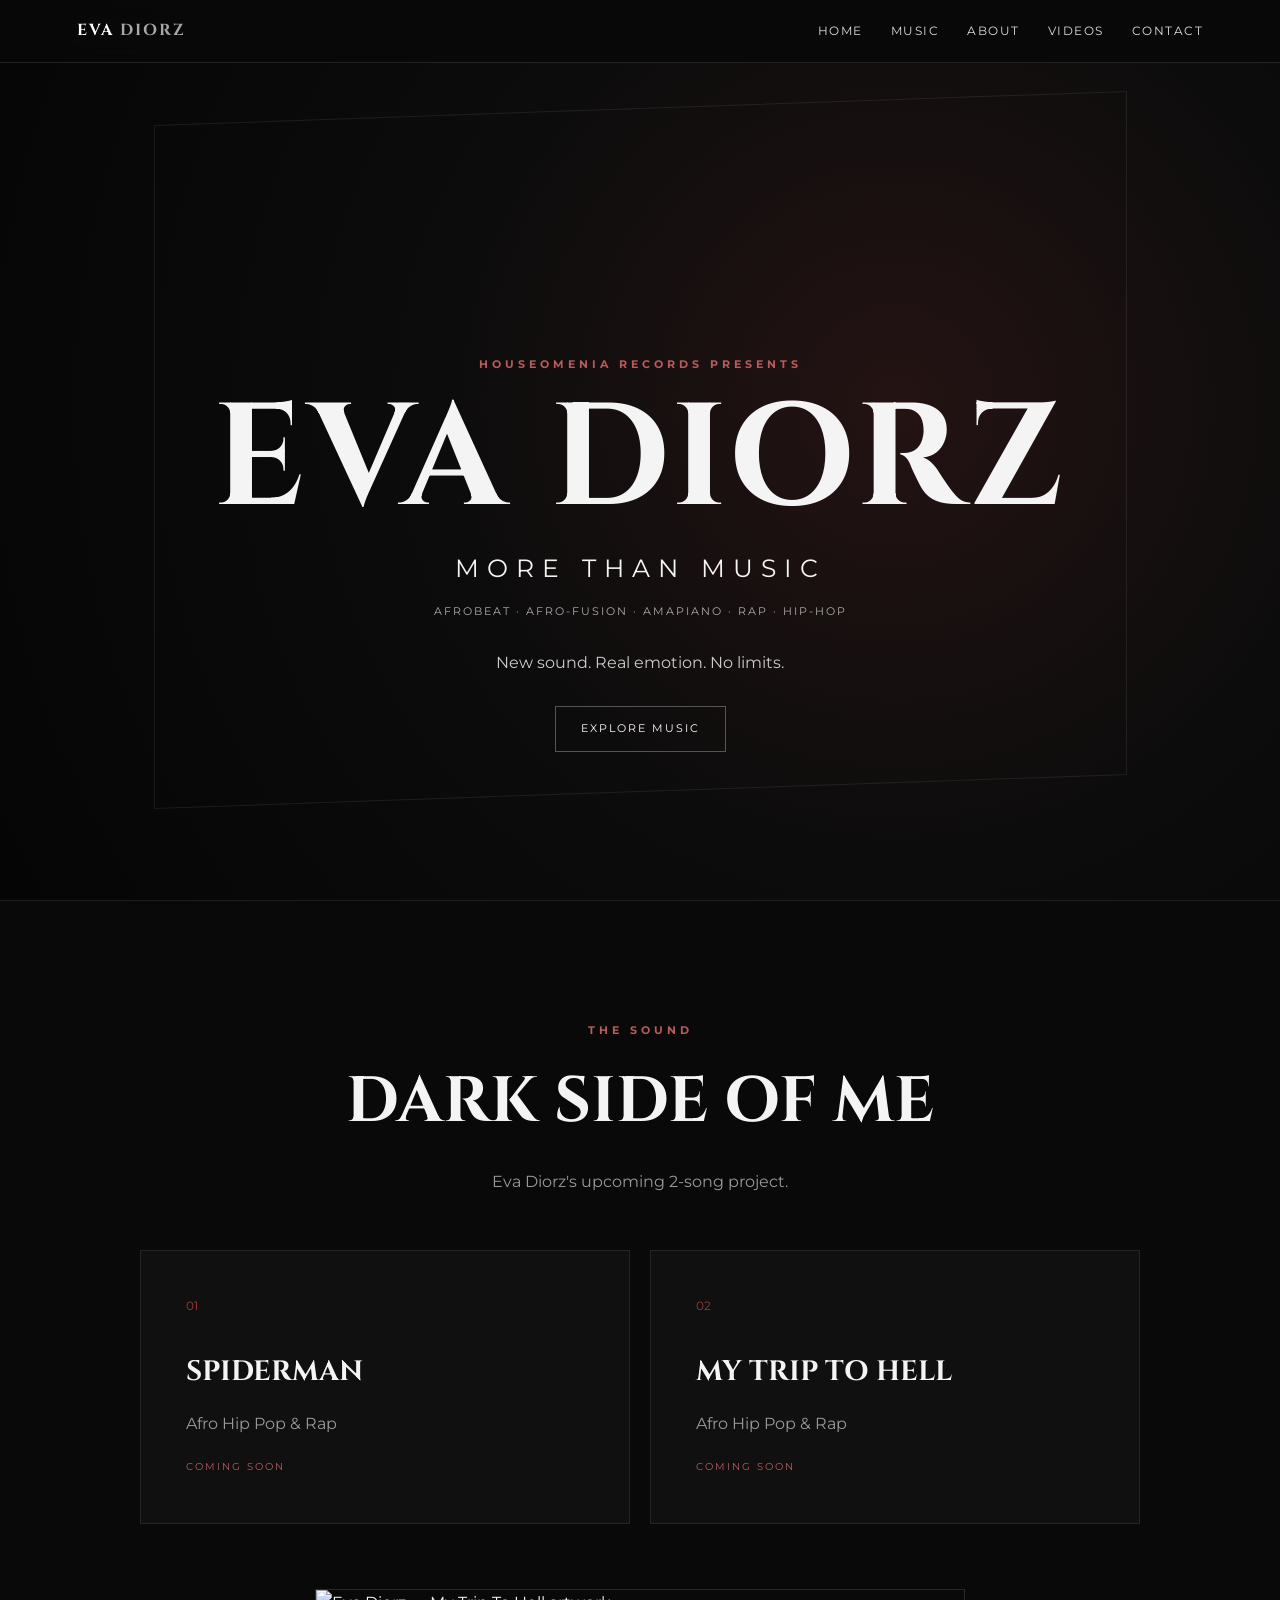
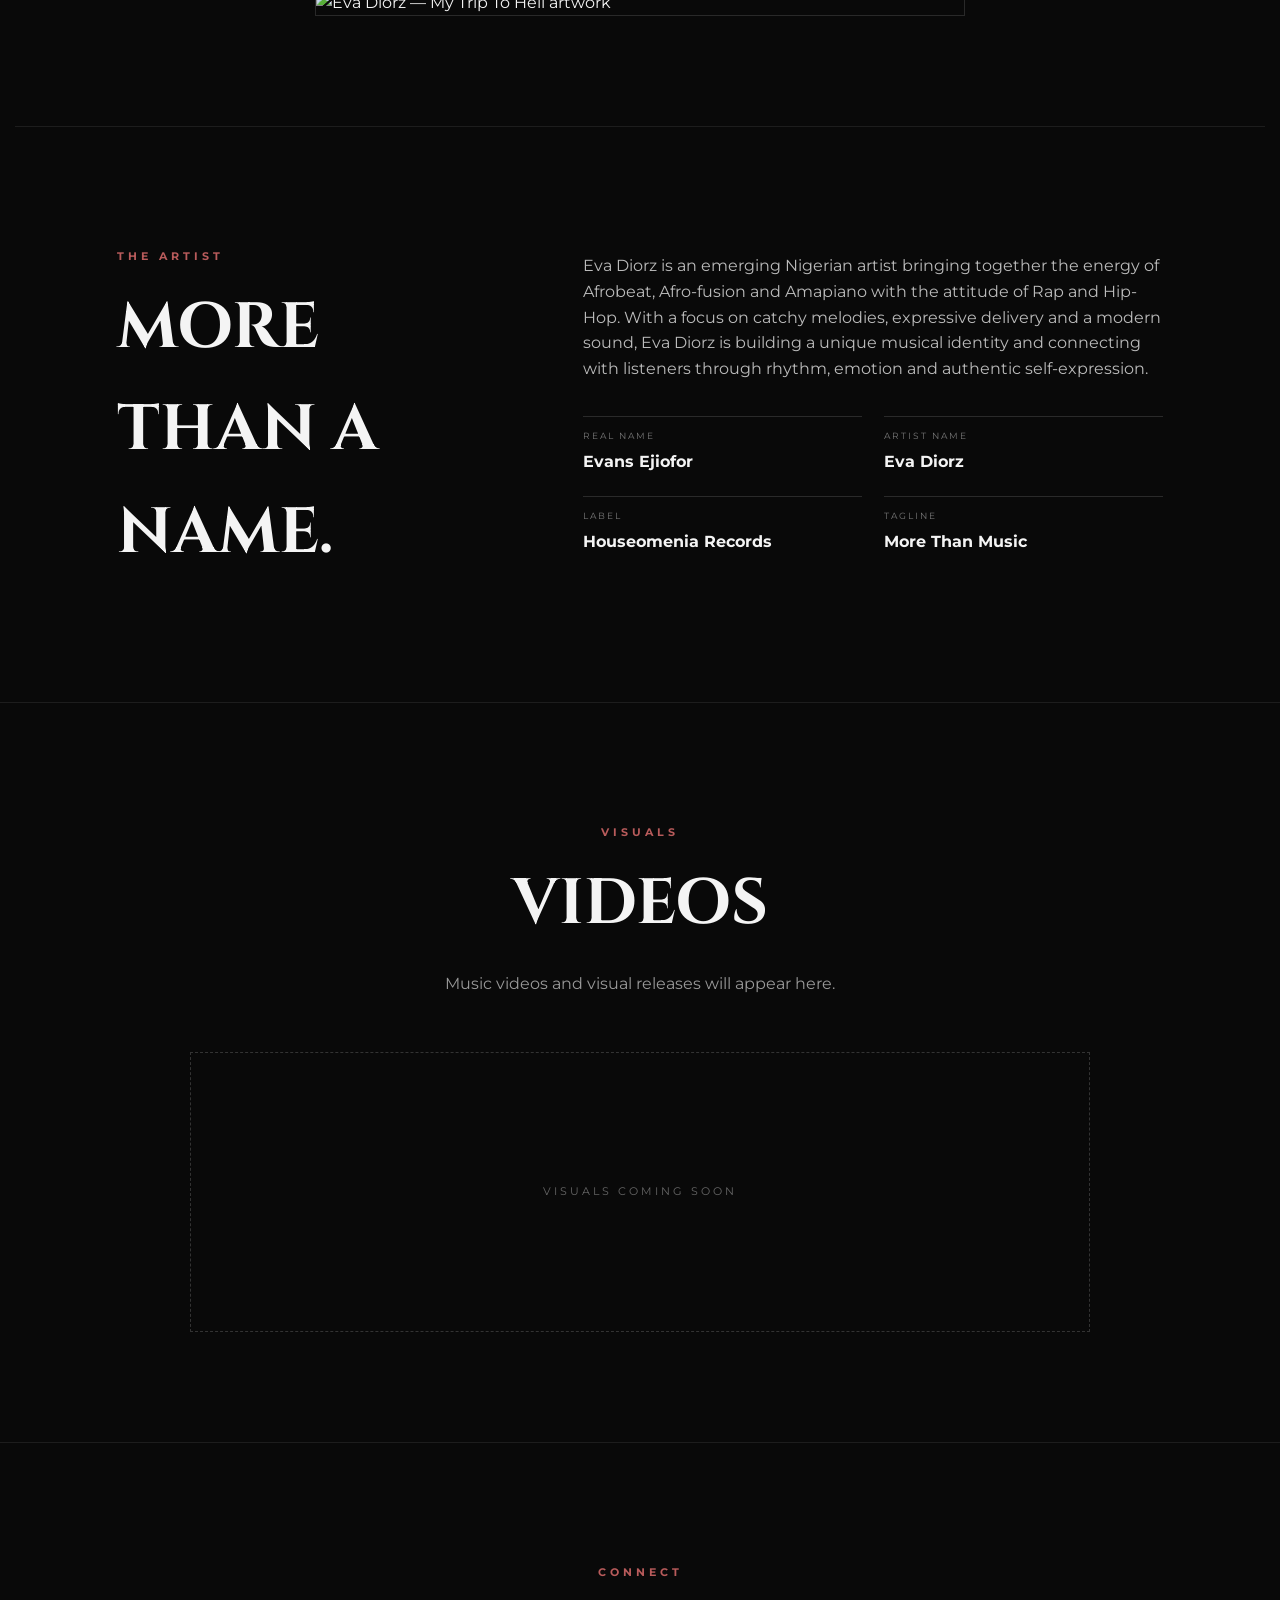
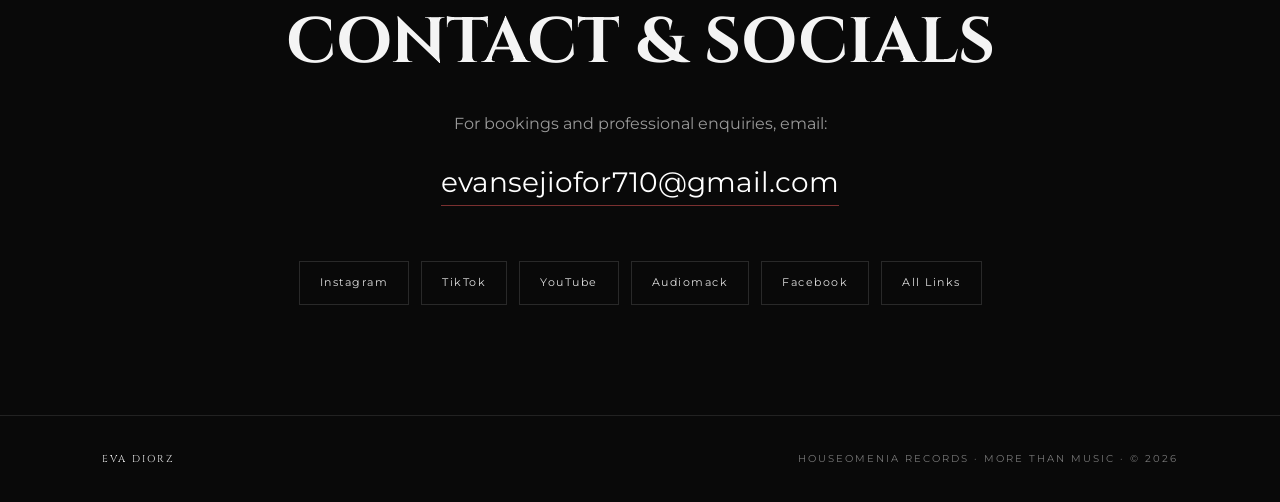
==== index.html @ 0af38955 "Initial commit via Netlify [skip ci]" ====
<!DOCTYPE html>
<html lang="en">
<head>
  <meta charset="UTF-8">
  <meta name="viewport" content="width=device-width, initial-scale=1.0">
  <meta name="description" content="Official website of Eva Diorz — More Than Music. Houseomenia Records.">
  <meta property="og:title" content="Eva Diorz — More Than Music">
  <meta property="og:description" content="Official artist website of Eva Diorz.">
  <title>Eva Diorz — More Than Music</title>
  <link rel="preconnect" href="https://fonts.googleapis.com">
  <link rel="preconnect" href="https://fonts.gstatic.com" crossorigin>
  <link href="https://fonts.googleapis.com/css2?family=Cinzel:wght@500;600;700&family=Montserrat:wght@400;500;600;700&display=swap" rel="stylesheet">
  <link rel="stylesheet" href="style.css">
</head>
<body>
  <header class="nav">
    <a class="brand" href="#home">EVA <span>DIORZ</span></a>
    <button class="menu" aria-label="Open menu">☰</button>
    <nav id="navlinks">
      <a href="#home">Home</a>
      <a href="#music">Music</a>
      <a href="#about">About</a>
      <a href="#videos">Videos</a>
      <a href="#contact">Contact</a>
    </nav>
  </header>

  <main>
    <section id="home" class="hero">
      <div class="hero-overlay"></div>
      <div class="hero-content">
        <p class="eyebrow">HOUSEOMENIA RECORDS PRESENTS</p>
        <h1>EVA DIORZ</h1>
        <p class="tagline">MORE THAN MUSIC</p>
        <p class="genres">AFROBEAT · AFRO-FUSION · AMAPIANO · RAP · HIP-HOP</p>
        <p class="intro">New sound. Real emotion. No limits.</p>
        <a class="button" href="#music">EXPLORE MUSIC</a>
      </div>
    </section>

    <section id="music" class="section">
      <div class="section-head">
        <p class="eyebrow">THE SOUND</p>
        <h2>DARK SIDE OF ME</h2>
        <p>Eva Diorz's upcoming 2-song project.</p>
      </div>
      <div class="music-grid">
        <article class="music-card">
          <div class="number">01</div>
          <h3>SPIDERMAN</h3>
          <p>Afro Hip Pop & Rap</p>
          <span>COMING SOON</span>
        </article>
        <article class="music-card">
          <div class="number">02</div>
          <h3>MY TRIP TO HELL</h3>
          <p>Afro Hip Pop & Rap</p>
          <span>COMING SOON</span>
        </article>
      </div>
      <div class="artwork">
        <img src="My Trip to Hell: Blue Car Inferno.png" alt="Eva Diorz — My Trip To Hell artwork">
      </div>
    </section>

    <section id="about" class="section about">
      <div>
        <p class="eyebrow">THE ARTIST</p>
        <h2>MORE THAN A NAME.</h2>
      </div>
      <div class="about-copy">
        <p>Eva Diorz is an emerging Nigerian artist bringing together the energy of Afrobeat, Afro-fusion and Amapiano with the attitude of Rap and Hip-Hop. With a focus on catchy melodies, expressive delivery and a modern sound, Eva Diorz is building a unique musical identity and connecting with listeners through rhythm, emotion and authentic self-expression.</p>
        <div class="facts">
          <div><small>REAL NAME</small><strong>Evans Ejiofor</strong></div>
          <div><small>ARTIST NAME</small><strong>Eva Diorz</strong></div>
          <div><small>LABEL</small><strong>Houseomenia Records</strong></div>
          <div><small>TAGLINE</small><strong>More Than Music</strong></div>
        </div>
      </div>
    </section>

    <section id="videos" class="section video-section">
      <div class="section-head">
        <p class="eyebrow">VISUALS</p>
        <h2>VIDEOS</h2>
        <p>Music videos and visual releases will appear here.</p>
      </div>
      <div class="video-placeholder">VISUALS COMING SOON</div>
    </section>

    <section id="contact" class="section contact">
      <div class="section-head">
        <p class="eyebrow">CONNECT</p>
        <h2>CONTACT & SOCIALS</h2>
        <p>For bookings and professional enquiries, email:</p>
        <a class="booking-email" href="mailto:evansejiofor710@gmail.com">evansejiofor710@gmail.com</a>
      </div>
      <div class="socials">
        <a href="https://www.instagram.com/evadiorz" target="_blank" rel="noopener">Instagram</a>
        <a href="https://www.tiktok.com/@evadiorz" target="_blank" rel="noopener">TikTok</a>
        <a href="https://www.youtube.com/" target="_blank" rel="noopener">YouTube</a>
        <a href="https://audiomack.com/evadiorz" target="_blank" rel="noopener">Audiomack</a>
        <a href="https://www.facebook.com/" target="_blank" rel="noopener">Facebook</a>
        <a href="https://linktr.ee/evadiorz" target="_blank" rel="noopener">All Links</a>
      </div>
    </section>
  </main>

  <footer>
    <div>EVA DIORZ</div>
    <span>HOUSEOMENIA RECORDS · MORE THAN MUSIC · © 2026</span>
  </footer>
  <script src="script.js"></script>
</body>
</html>
---- style.css ----
*{box-sizing:border-box}html{scroll-behavior:smooth}body{margin:0;background:#090909;color:#f4f4f4;font-family:Montserrat,Arial,sans-serif;line-height:1.6}.nav{position:fixed;top:0;left:0;right:0;z-index:10;display:flex;align-items:center;justify-content:space-between;padding:18px 6%;background:rgba(9,9,9,.86);backdrop-filter:blur(12px);border-bottom:1px solid #222}.brand{color:#fff;text-decoration:none;font-family:Cinzel,serif;font-weight:700;letter-spacing:2px}.brand span{opacity:.65}.nav nav{display:flex;gap:28px}.nav nav a{color:#ddd;text-decoration:none;font-size:12px;letter-spacing:1.5px;text-transform:uppercase}.nav nav a:hover{color:#b23a3a}.menu{display:none;background:none;border:0;color:#fff;font-size:25px}.hero{min-height:100vh;display:grid;place-items:center;position:relative;background:radial-gradient(circle at 70% 45%,#241313 0,#0c0c0c 45%,#050505 100%);overflow:hidden}.hero:after{content:"";position:absolute;inset:12%;border:1px solid rgba(255,255,255,.08);transform:skewY(-2deg)}.hero-content{position:relative;z-index:2;text-align:center;padding:110px 20px 70px}.eyebrow{font-size:11px;letter-spacing:4px;color:#b85b5b;font-weight:700}.hero h1{font-family:Cinzel,serif;font-size:clamp(55px,12vw,145px);line-height:.95;margin:18px 0;letter-spacing:4px}.tagline{font-size:clamp(16px,2vw,25px);letter-spacing:8px;margin:15px 0}.genres{font-size:11px;letter-spacing:2px;color:#aaa}.intro{color:#ccc;margin:30px 0}.button{display:inline-block;color:#fff;border:1px solid #555;text-decoration:none;padding:13px 25px;font-size:11px;letter-spacing:2px}.button:hover{background:#fff;color:#080808}.section{padding:110px 8%;border-top:1px solid #1d1d1d}.section-head{text-align:center;max-width:760px;margin:0 auto 55px}.section h2{font-family:Cinzel,serif;font-size:clamp(32px,5vw,64px);margin:8px 0}.section-head p:not(.eyebrow){color:#999}.music-grid{display:grid;grid-template-columns:repeat(2,1fr);gap:20px;max-width:1000px;margin:auto}.music-card{position:relative;padding:45px;background:#101010;border:1px solid #252525;min-height:230px}.music-card .number{font-size:12px;color:#9d3b3b}.music-card h3{font-family:Cinzel,serif;font-size:28px;margin:35px 0 5px}.music-card p{color:#999}.music-card span{font-size:10px;letter-spacing:2px;color:#b85b5b}.artwork{max-width:650px;margin:65px auto 0}.artwork img{width:100%;display:block;border:1px solid #292929}.about{display:grid;grid-template-columns:.8fr 1.2fr;gap:80px;max-width:1250px;margin:auto}.about-copy>p{color:#bbb;font-size:16px}.facts{display:grid;grid-template-columns:1fr 1fr;gap:22px;margin-top:35px}.facts div{border-top:1px solid #2a2a2a;padding-top:12px}.facts small{display:block;color:#777;letter-spacing:2px;font-size:9px}.facts strong{display:block;margin-top:5px}.video-placeholder{max-width:900px;margin:auto;min-height:280px;display:grid;place-items:center;border:1px dashed #333;color:#666;letter-spacing:3px;font-size:11px}.booking-email{display:inline-block;color:#fff;text-decoration:none;font-size:clamp(18px,3vw,28px);margin-top:8px;border-bottom:1px solid #7a3030}.socials{display:flex;flex-wrap:wrap;justify-content:center;gap:12px;max-width:850px;margin:auto}.socials a{color:#ddd;text-decoration:none;border:1px solid #292929;padding:12px 20px;font-size:11px;letter-spacing:1.5px}.socials a:hover{border-color:#8b4040;color:#fff}footer{padding:35px 8%;border-top:1px solid #222;display:flex;justify-content:space-between;gap:20px;color:#777;font-size:10px;letter-spacing:2px}footer div{color:#eee;font-family:Cinzel,serif}@media(max-width:720px){.nav{padding:16px 5%}.menu{display:block}.nav nav{display:none;position:absolute;top:65px;left:0;right:0;background:#090909;padding:20px 5%;flex-direction:column;gap:18px;border-bottom:1px solid #222}.nav nav.open{display:flex}.hero h1{letter-spacing:1px}.genres{line-height:2}.section{padding:80px 6%}.music-grid,.about{grid-template-columns:1fr}.about{gap:35px}.facts{grid-template-columns:1fr}.music-card{padding:32px}.artwork{margin-top:45px}footer{flex-direction:column}}
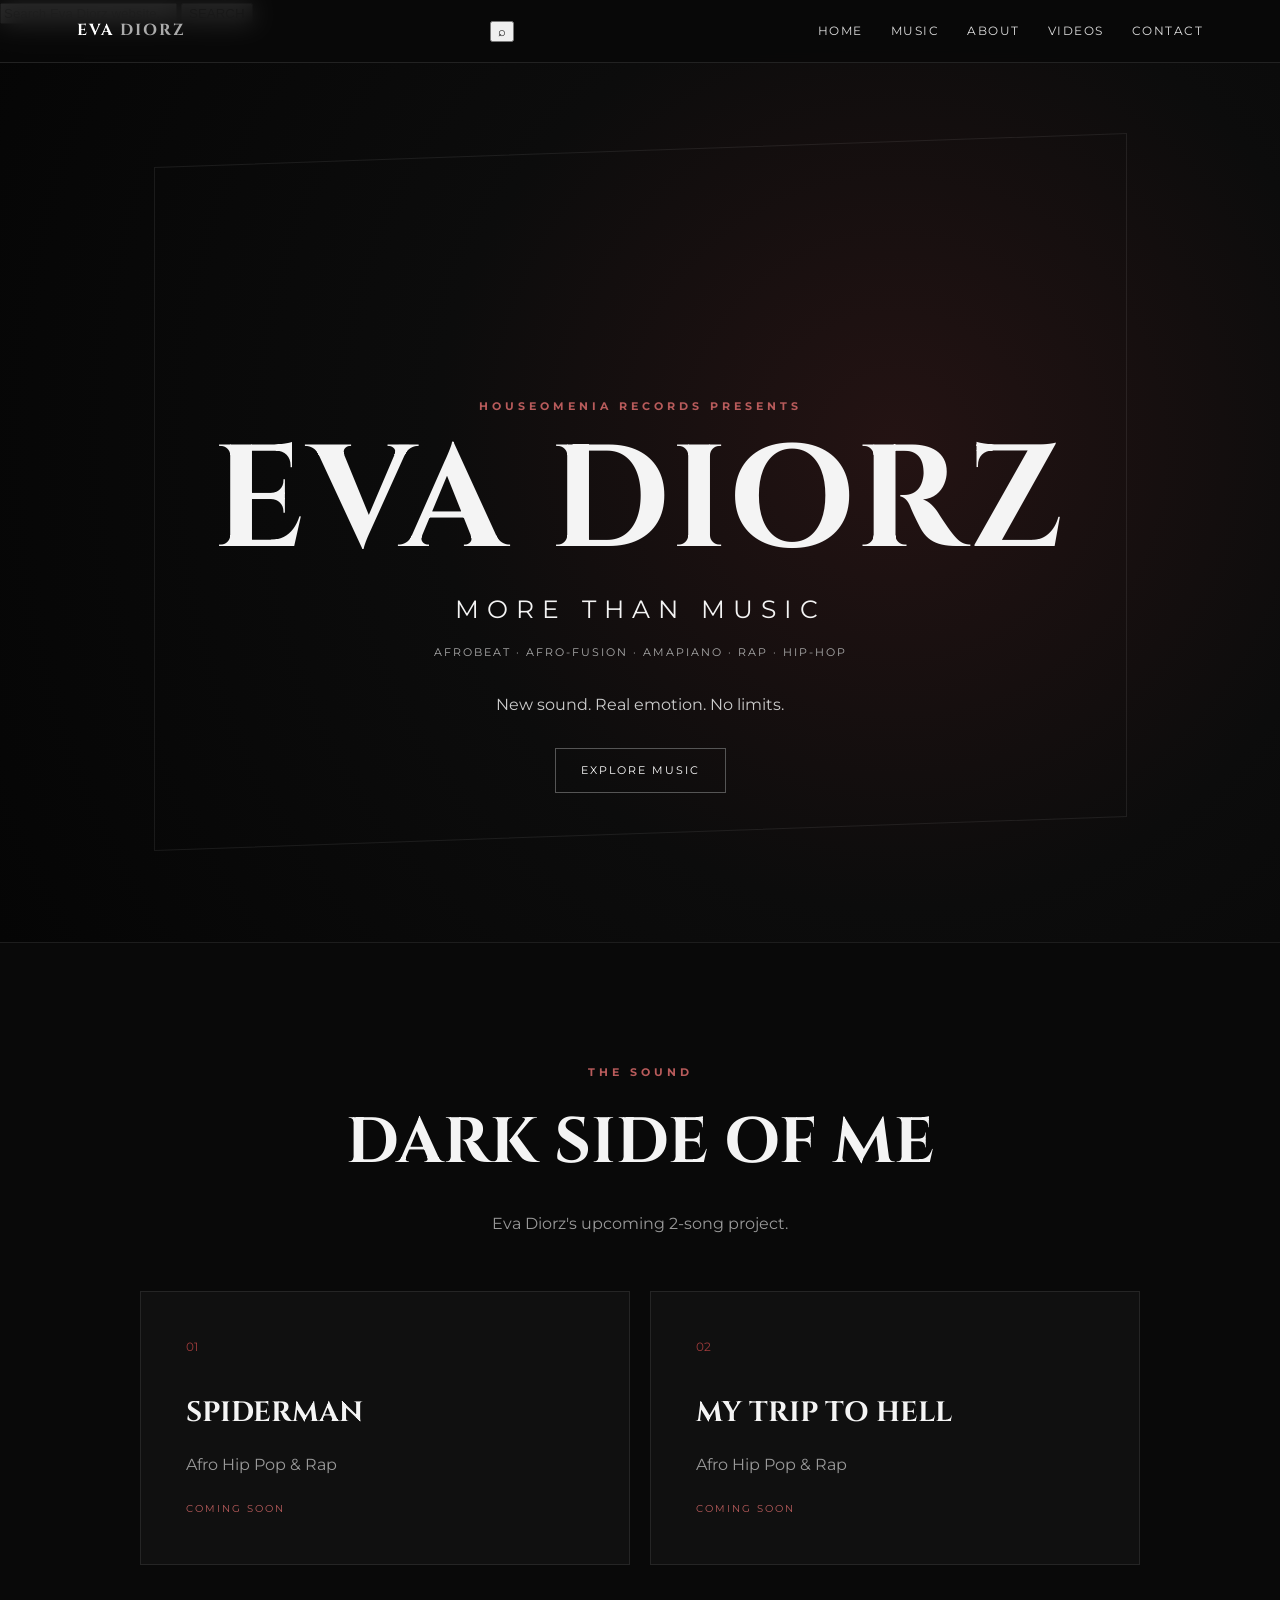
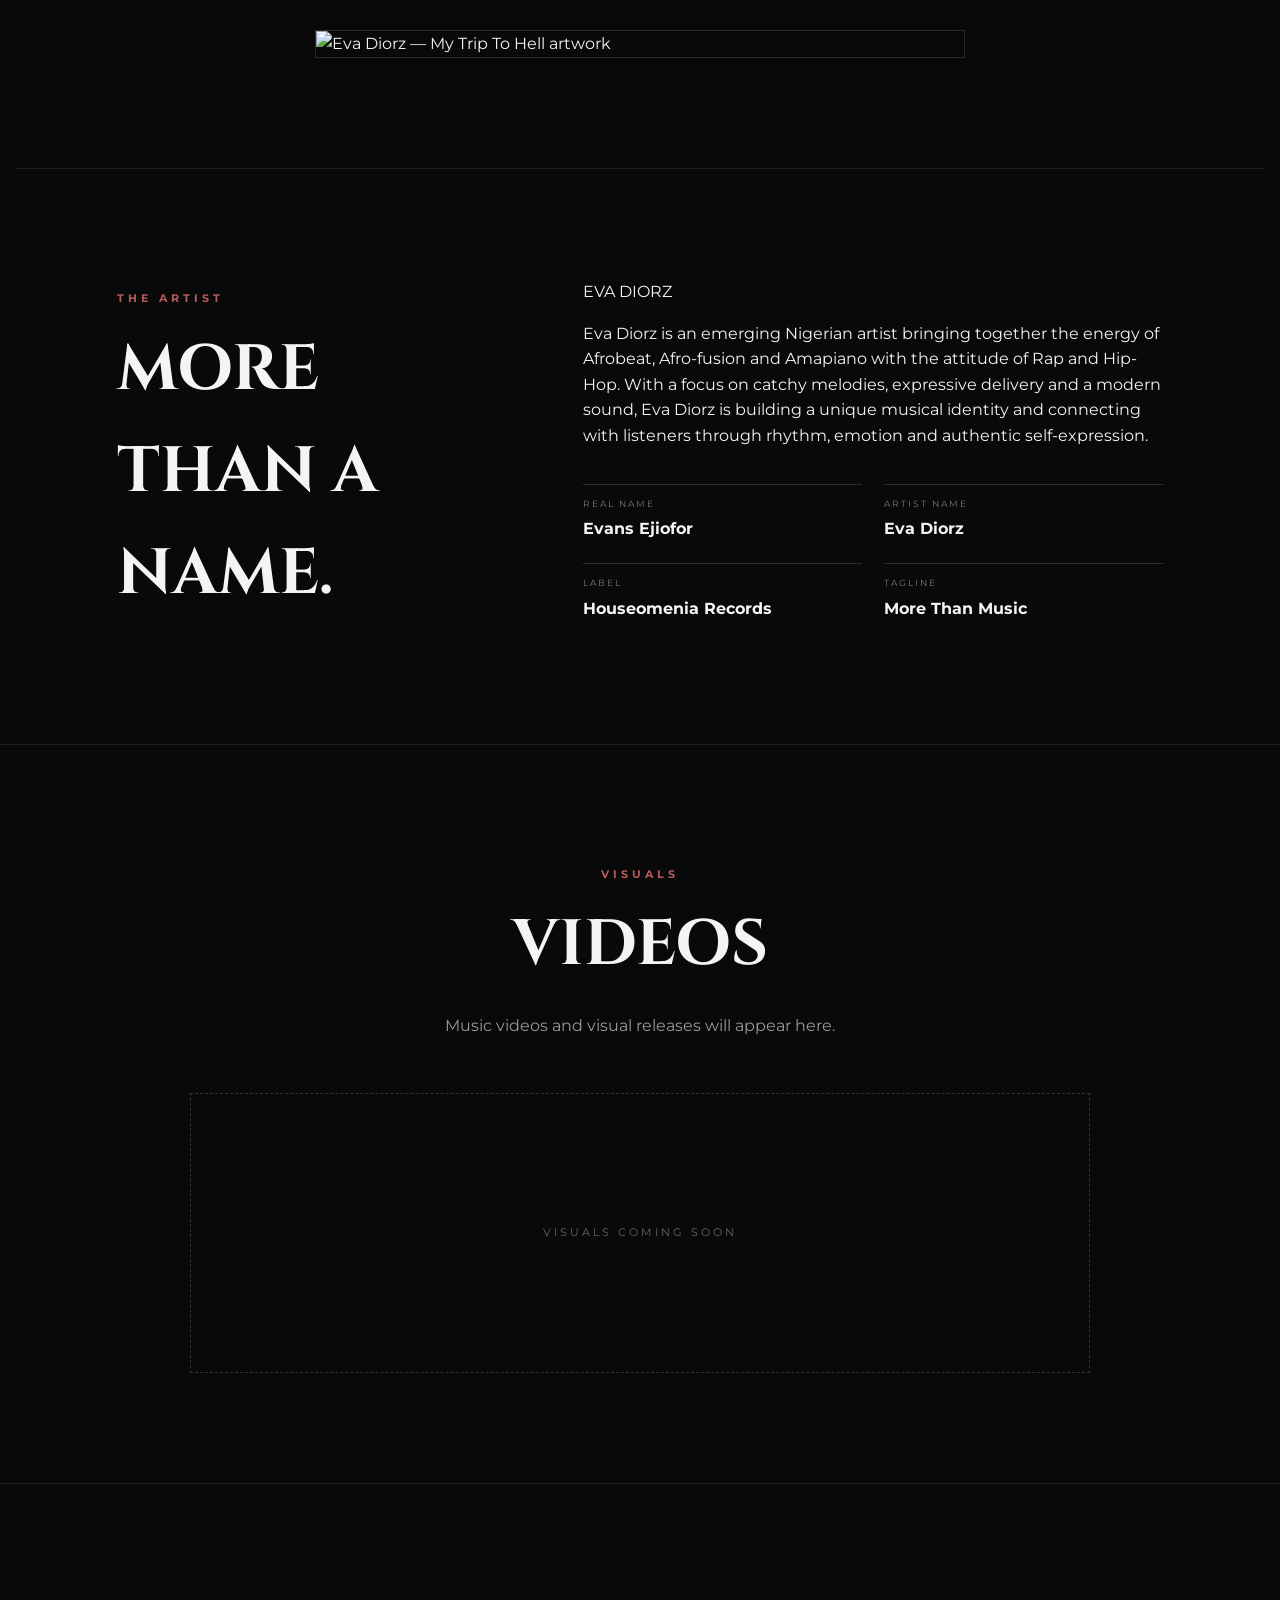
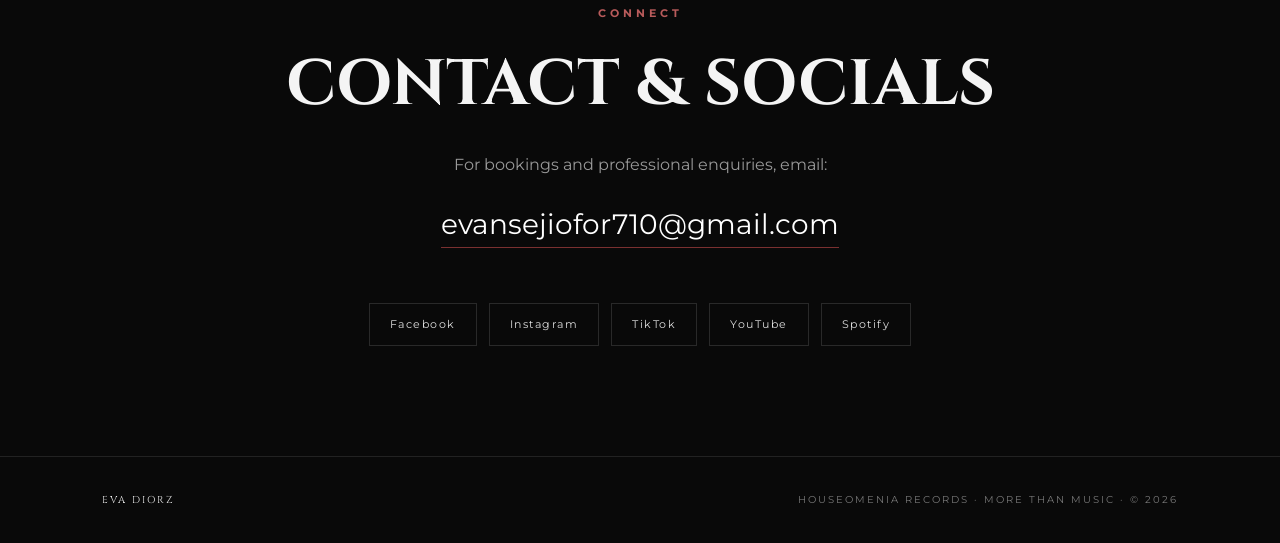
==== commit fa96a75c: "Add artist social links, visitor search, and profile section" ====
--- a/index.html
+++ b/index.html
@@ -15,7 +15,10 @@
 <body>
   <header class="nav">
     <a class="brand" href="#home">EVA <span>DIORZ</span></a>
-    <button class="menu" aria-label="Open menu">☰</button>
+    <div class="nav-actions">
+      <button class="search-toggle" aria-label="Open search">⌕</button>
+      <button class="menu" aria-label="Open menu">☰</button>
+    </div>
     <nav id="navlinks">
       <a href="#home">Home</a>
       <a href="#music">Music</a>
@@ -25,8 +28,16 @@
     </nav>
   </header>
 
+  <div class="search-panel" id="searchPanel" aria-hidden="true">
+    <form id="searchForm" role="search">
+      <input id="siteSearch" type="search" placeholder="Search Eva Diorz website..." autocomplete="off">
+      <button type="submit">SEARCH</button>
+    </form>
+    <p id="searchStatus"></p>
+  </div>
+
   <main>
-    <section id="home" class="hero">
+    <section id="home" class="hero searchable" data-search="home eva diorz houseomenia records more than music afrobeats afro fusion amapiano rap hip hop">
       <div class="hero-overlay"></div>
       <div class="hero-content">
         <p class="eyebrow">HOUSEOMENIA RECORDS PRESENTS</p>
@@ -38,20 +49,20 @@
       </div>
     </section>
 
-    <section id="music" class="section">
+    <section id="music" class="section searchable" data-search="music dark side of me spiderman my trip to hell afro hip pop rap coming soon">
       <div class="section-head">
         <p class="eyebrow">THE SOUND</p>
         <h2>DARK SIDE OF ME</h2>
         <p>Eva Diorz's upcoming 2-song project.</p>
       </div>
       <div class="music-grid">
-        <article class="music-card">
+        <article class="music-card searchable" data-search="spiderman afro hip pop rap coming soon">
           <div class="number">01</div>
           <h3>SPIDERMAN</h3>
           <p>Afro Hip Pop & Rap</p>
           <span>COMING SOON</span>
         </article>
-        <article class="music-card">
+        <article class="music-card searchable" data-search="my trip to hell afro hip pop rap coming soon">
           <div class="number">02</div>
           <h3>MY TRIP TO HELL</h3>
           <p>Afro Hip Pop & Rap</p>
@@ -63,13 +74,18 @@
       </div>
     </section>
 
-    <section id="about" class="section about">
+    <section id="about" class="section about searchable" data-search="about artist eva diorz evans ejiofor houseomenia records more than music nigeria">
       <div>
         <p class="eyebrow">THE ARTIST</p>
         <h2>MORE THAN A NAME.</h2>
       </div>
       <div class="about-copy">
-        <p>Eva Diorz is an emerging Nigerian artist bringing together the energy of Afrobeat, Afro-fusion and Amapiano with the attitude of Rap and Hip-Hop. With a focus on catchy melodies, expressive delivery and a modern sound, Eva Diorz is building a unique musical identity and connecting with listeners through rhythm, emotion and authentic self-expression.</p>
+        <div class="artist-profile">
+          <div class="profile-photo-placeholder" aria-label="Eva Diorz professional photo">EVA DIORZ</div>
+          <div>
+            <p>Eva Diorz is an emerging Nigerian artist bringing together the energy of Afrobeat, Afro-fusion and Amapiano with the attitude of Rap and Hip-Hop. With a focus on catchy melodies, expressive delivery and a modern sound, Eva Diorz is building a unique musical identity and connecting with listeners through rhythm, emotion and authentic self-expression.</p>
+          </div>
+        </div>
         <div class="facts">
           <div><small>REAL NAME</small><strong>Evans Ejiofor</strong></div>
           <div><small>ARTIST NAME</small><strong>Eva Diorz</strong></div>
@@ -79,7 +95,7 @@
       </div>
     </section>
 
-    <section id="videos" class="section video-section">
+    <section id="videos" class="section video-section searchable" data-search="videos visuals music videos visual releases">
       <div class="section-head">
         <p class="eyebrow">VISUALS</p>
         <h2>VIDEOS</h2>
@@ -88,7 +104,7 @@
       <div class="video-placeholder">VISUALS COMING SOON</div>
     </section>
 
-    <section id="contact" class="section contact">
+    <section id="contact" class="section contact searchable" data-search="contact socials booking instagram tiktok youtube facebook spotify">
       <div class="section-head">
         <p class="eyebrow">CONNECT</p>
         <h2>CONTACT & SOCIALS</h2>
@@ -96,12 +112,11 @@
         <a class="booking-email" href="mailto:evansejiofor710@gmail.com">evansejiofor710@gmail.com</a>
       </div>
       <div class="socials">
-        <a href="https://www.instagram.com/evadiorz" target="_blank" rel="noopener">Instagram</a>
-        <a href="https://www.tiktok.com/@evadiorz" target="_blank" rel="noopener">TikTok</a>
-        <a href="https://www.youtube.com/" target="_blank" rel="noopener">YouTube</a>
-        <a href="https://audiomack.com/evadiorz" target="_blank" rel="noopener">Audiomack</a>
-        <a href="https://www.facebook.com/" target="_blank" rel="noopener">Facebook</a>
-        <a href="https://linktr.ee/evadiorz" target="_blank" rel="noopener">All Links</a>
+        <a href="https://www.facebook.com/profile.php?id=61593351880511" target="_blank" rel="noopener">Facebook</a>
+        <a href="https://www.instagram.com/evadiorz_01" target="_blank" rel="noopener">Instagram</a>
+        <a href="https://www.tiktok.com/@eva_drz_01" target="_blank" rel="noopener">TikTok</a>
+        <a href="https://www.youtube.com/@eva_drz" target="_blank" rel="noopener">YouTube</a>
+        <a href="https://open.spotify.com/artist/4hp9BxL7g04OQvRwvYBOsU" target="_blank" rel="noopener">Spotify</a>
       </div>
     </section>
   </main>
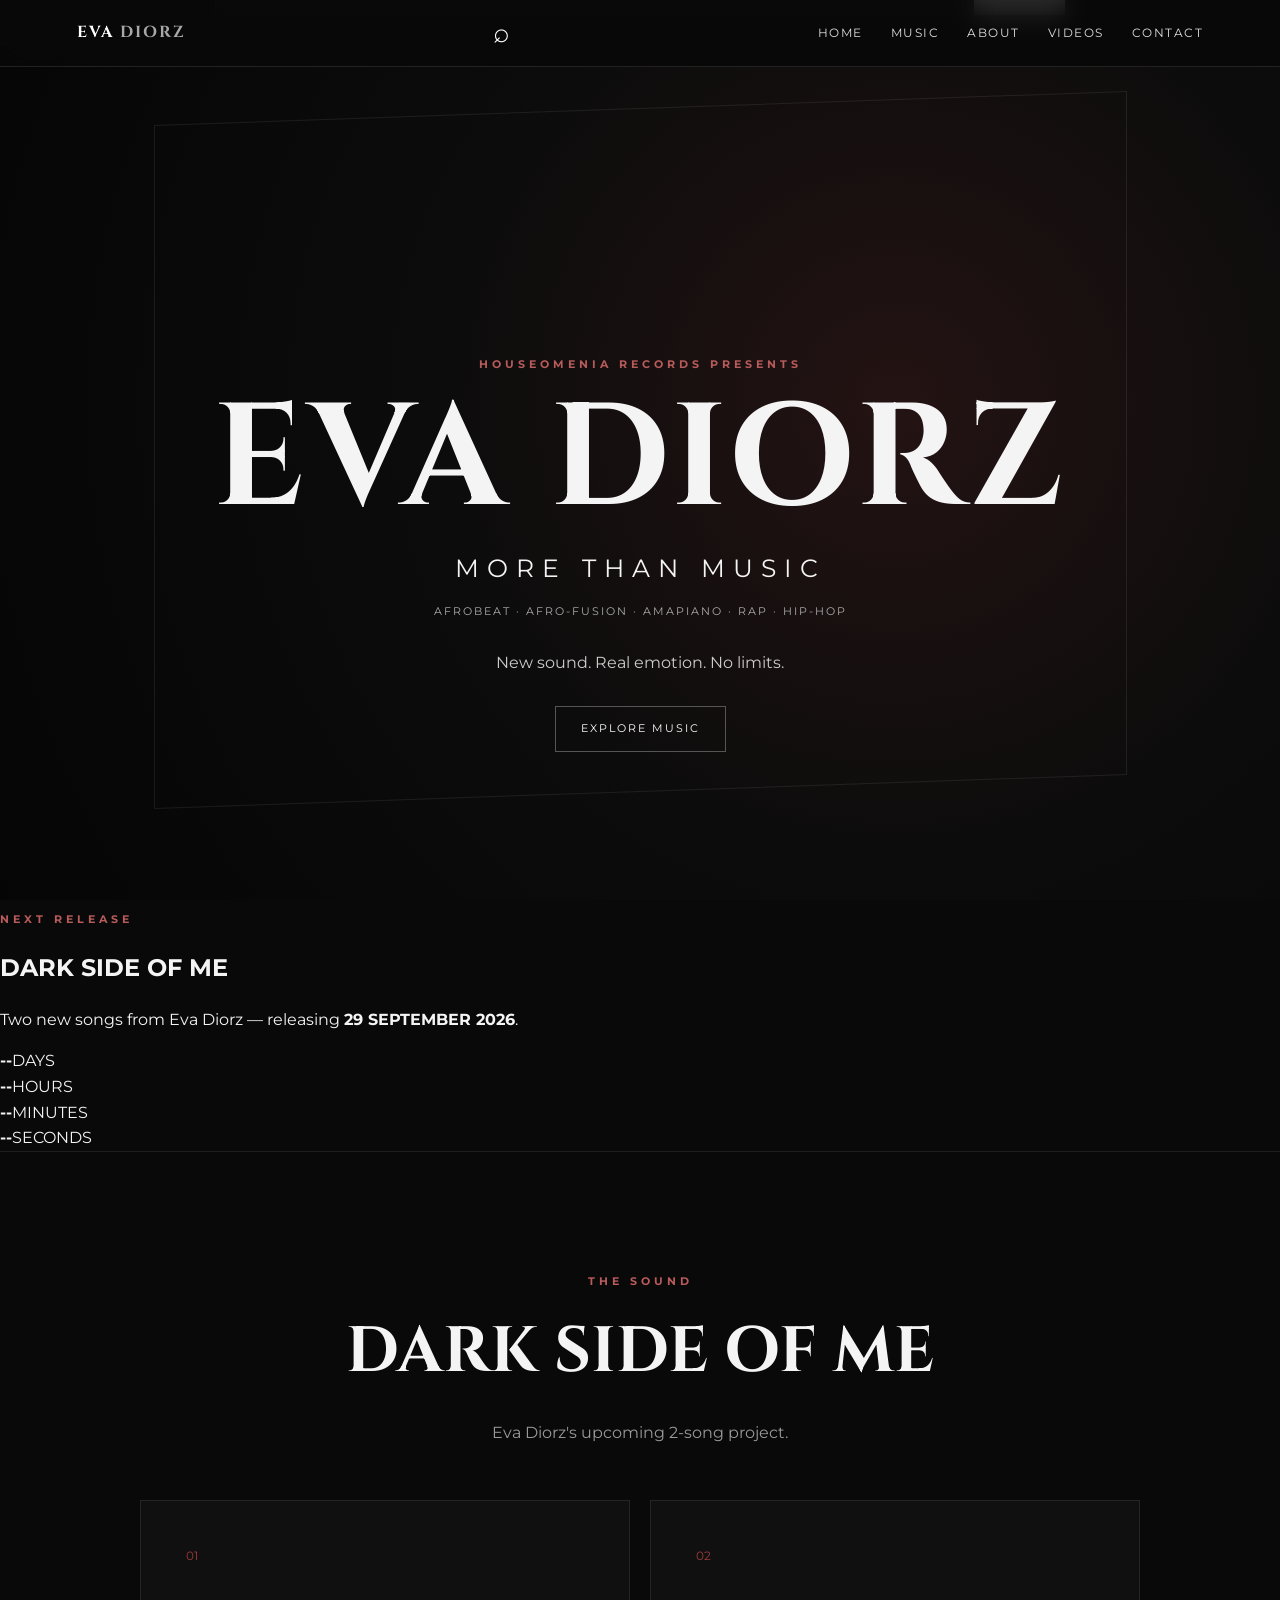
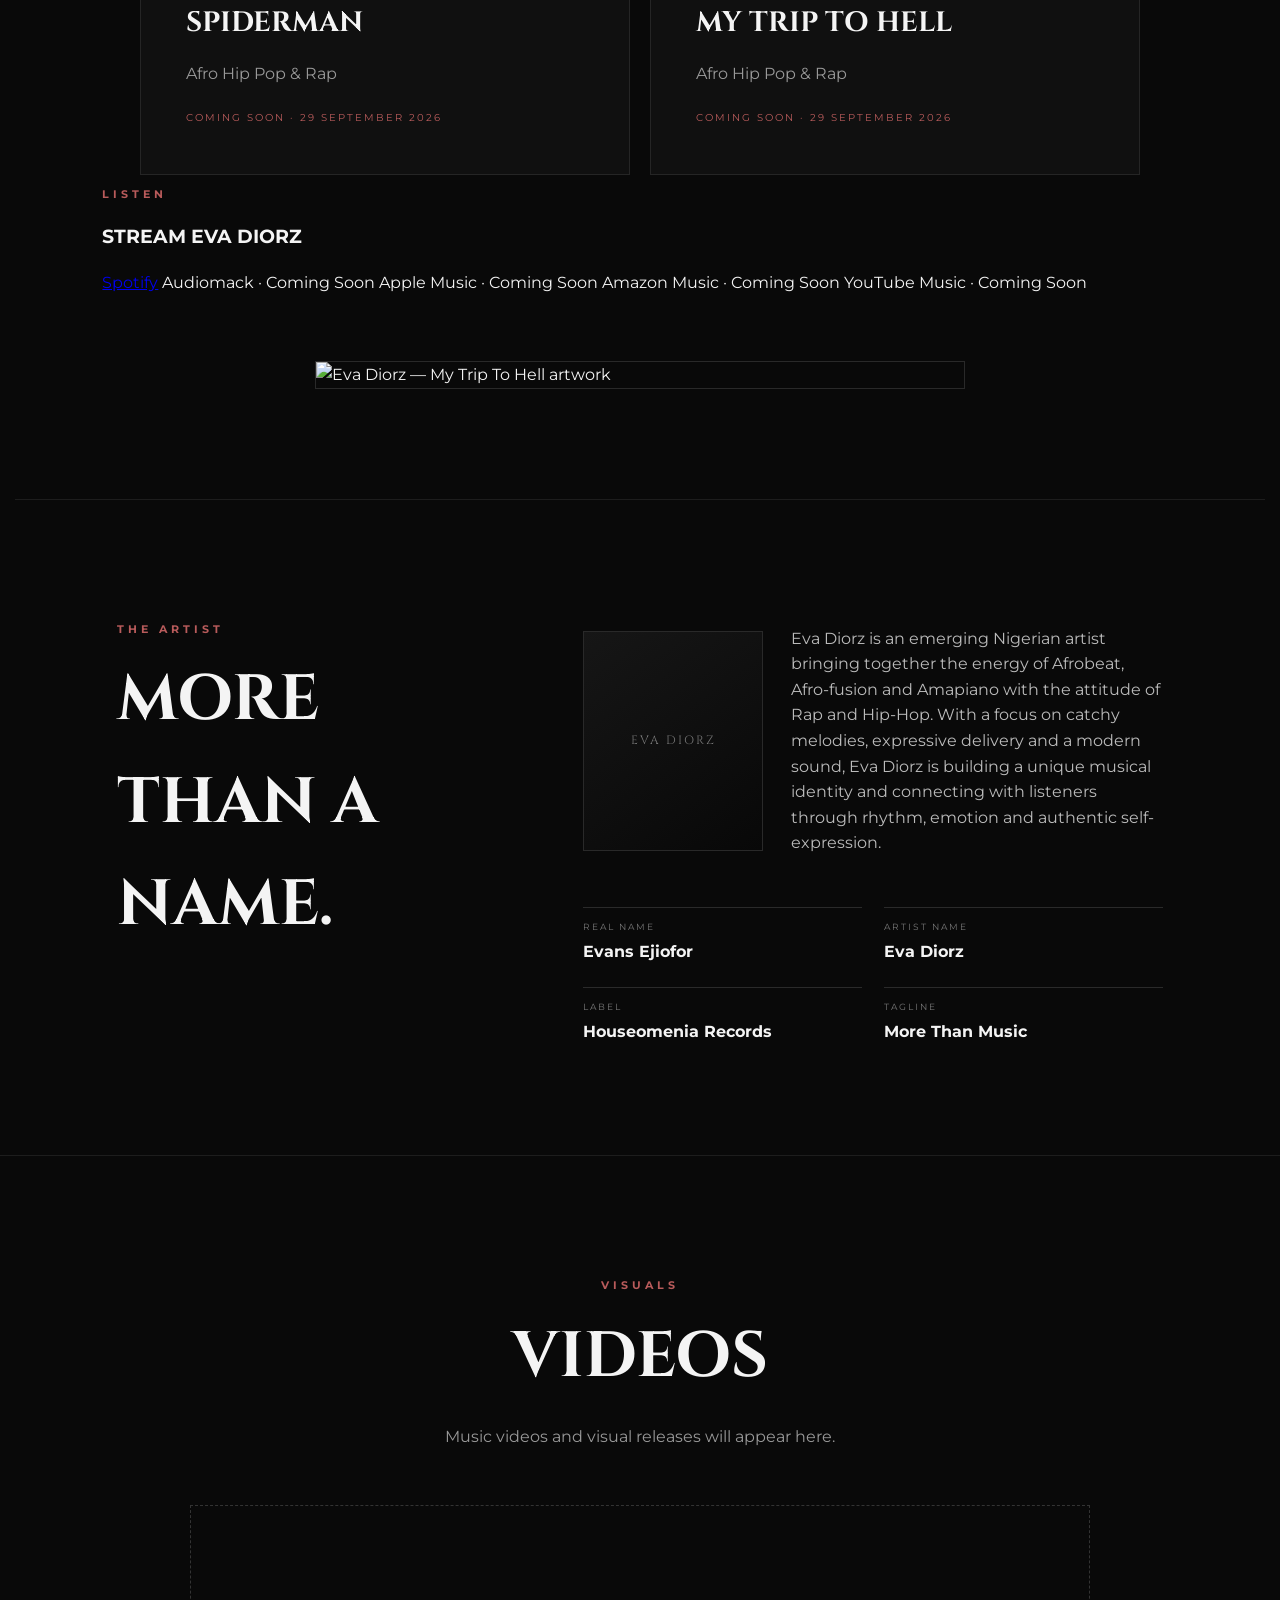
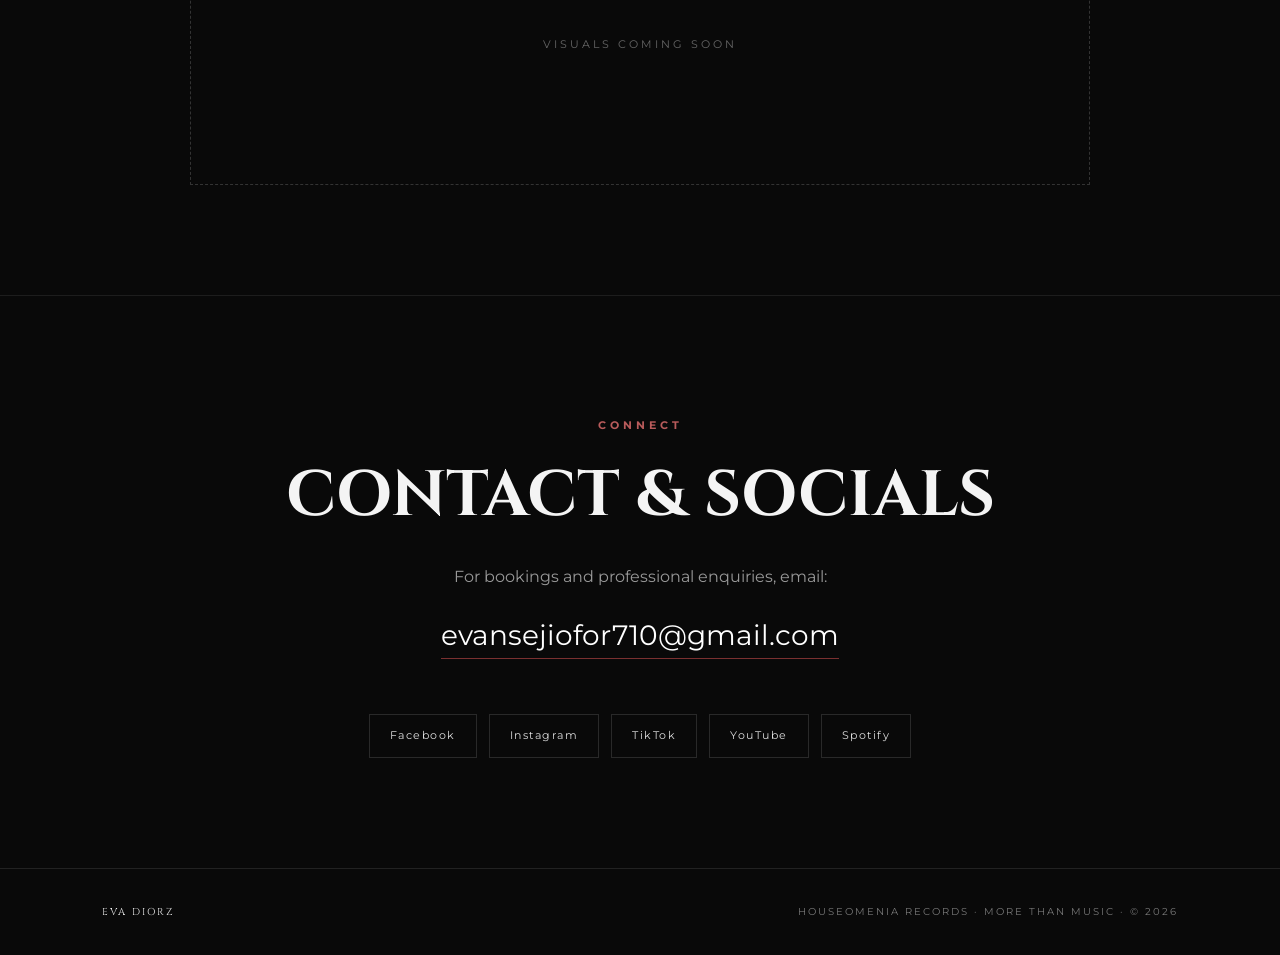
==== commit 12e4f587: "Add artist release, music platforms, search content, and website sections" ====
--- a/index.html
+++ b/index.html
@@ -49,7 +49,19 @@
       </div>
     </section>
 
-    <section id="music" class="section searchable" data-search="music dark side of me spiderman my trip to hell afro hip pop rap coming soon">
+    <section id="release" class="release-banner searchable" data-search="release september 29 2026 dark side of me coming soon spiderman my trip to hell">
+      <p class="eyebrow">NEXT RELEASE</p>
+      <h2>DARK SIDE OF ME</h2>
+      <p>Two new songs from Eva Diorz — releasing <strong>29 SEPTEMBER 2026</strong>.</p>
+      <div class="countdown" aria-label="Countdown to release">
+        <div><strong id="days">--</strong><span>DAYS</span></div>
+        <div><strong id="hours">--</strong><span>HOURS</span></div>
+        <div><strong id="minutes">--</strong><span>MINUTES</span></div>
+        <div><strong id="seconds">--</strong><span>SECONDS</span></div>
+      </div>
+    </section>
+
+    <section id="music" class="section searchable" data-search="music dark side of me spiderman my trip to hell afro hip pop rap coming soon spotify audiomack apple music">
       <div class="section-head">
         <p class="eyebrow">THE SOUND</p>
         <h2>DARK SIDE OF ME</h2>
@@ -59,22 +71,33 @@
         <article class="music-card searchable" data-search="spiderman afro hip pop rap coming soon">
           <div class="number">01</div>
           <h3>SPIDERMAN</h3>
-          <p>Afro Hip Pop & Rap</p>
-          <span>COMING SOON</span>
+          <p>Afro Hip Pop &amp; Rap</p>
+          <span>COMING SOON · 29 SEPTEMBER 2026</span>
         </article>
         <article class="music-card searchable" data-search="my trip to hell afro hip pop rap coming soon">
           <div class="number">02</div>
           <h3>MY TRIP TO HELL</h3>
-          <p>Afro Hip Pop & Rap</p>
-          <span>COMING SOON</span>
+          <p>Afro Hip Pop &amp; Rap</p>
+          <span>COMING SOON · 29 SEPTEMBER 2026</span>
         </article>
+      </div>
+      <div class="platforms searchable" data-search="music platforms spotify audiomack apple music youtube music">
+        <p class="eyebrow">LISTEN</p>
+        <h3>STREAM EVA DIORZ</h3>
+        <div class="platform-links">
+          <a href="https://open.spotify.com/artist/4hp9BxL7g04OQvRwvYBOsU" target="_blank" rel="noopener">Spotify</a>
+          <span class="platform-coming">Audiomack · Coming Soon</span>
+          <span class="platform-coming">Apple Music · Coming Soon</span>
+          <span class="platform-coming">Amazon Music · Coming Soon</span>
+          <span class="platform-coming">YouTube Music · Coming Soon</span>
+        </div>
       </div>
       <div class="artwork">
         <img src="My Trip to Hell: Blue Car Inferno.png" alt="Eva Diorz — My Trip To Hell artwork">
       </div>
     </section>
 
-    <section id="about" class="section about searchable" data-search="about artist eva diorz evans ejiofor houseomenia records more than music nigeria">
+    <section id="about" class="section about searchable" data-search="about artist eva diorz evans ejiofor houseomenia records more than music nigeria artist photo biography">
       <div>
         <p class="eyebrow">THE ARTIST</p>
         <h2>MORE THAN A NAME.</h2>
@@ -104,10 +127,10 @@
       <div class="video-placeholder">VISUALS COMING SOON</div>
     </section>
 
-    <section id="contact" class="section contact searchable" data-search="contact socials booking instagram tiktok youtube facebook spotify">
+    <section id="contact" class="section contact searchable" data-search="contact socials booking instagram tiktok youtube facebook spotify email">
       <div class="section-head">
         <p class="eyebrow">CONNECT</p>
-        <h2>CONTACT & SOCIALS</h2>
+        <h2>CONTACT &amp; SOCIALS</h2>
         <p>For bookings and professional enquiries, email:</p>
         <a class="booking-email" href="mailto:evansejiofor710@gmail.com">evansejiofor710@gmail.com</a>
       </div>
--- a/style.css
+++ b/style.css
@@ -1 +1 @@
-*{box-sizing:border-box}html{scroll-behavior:smooth}body{margin:0;background:#090909;color:#f4f4f4;font-family:Montserrat,Arial,sans-serif;line-height:1.6}.nav{position:fixed;top:0;left:0;right:0;z-index:10;display:flex;align-items:center;justify-content:space-between;padding:18px 6%;background:rgba(9,9,9,.86);backdrop-filter:blur(12px);border-bottom:1px solid #222}.brand{color:#fff;text-decoration:none;font-family:Cinzel,serif;font-weight:700;letter-spacing:2px}.brand span{opacity:.65}.nav nav{display:flex;gap:28px}.nav nav a{color:#ddd;text-decoration:none;font-size:12px;letter-spacing:1.5px;text-transform:uppercase}.nav nav a:hover{color:#b23a3a}.menu{display:none;background:none;border:0;color:#fff;font-size:25px}.hero{min-height:100vh;display:grid;place-items:center;position:relative;background:radial-gradient(circle at 70% 45%,#241313 0,#0c0c0c 45%,#050505 100%);overflow:hidden}.hero:after{content:"";position:absolute;inset:12%;border:1px solid rgba(255,255,255,.08);transform:skewY(-2deg)}.hero-content{position:relative;z-index:2;text-align:center;padding:110px 20px 70px}.eyebrow{font-size:11px;letter-spacing:4px;color:#b85b5b;font-weight:700}.hero h1{font-family:Cinzel,serif;font-size:clamp(55px,12vw,145px);line-height:.95;margin:18px 0;letter-spacing:4px}.tagline{font-size:clamp(16px,2vw,25px);letter-spacing:8px;margin:15px 0}.genres{font-size:11px;letter-spacing:2px;color:#aaa}.intro{color:#ccc;margin:30px 0}.button{display:inline-block;color:#fff;border:1px solid #555;text-decoration:none;padding:13px 25px;font-size:11px;letter-spacing:2px}.button:hover{background:#fff;color:#080808}.section{padding:110px 8%;border-top:1px solid #1d1d1d}.section-head{text-align:center;max-width:760px;margin:0 auto 55px}.section h2{font-family:Cinzel,serif;font-size:clamp(32px,5vw,64px);margin:8px 0}.section-head p:not(.eyebrow){color:#999}.music-grid{display:grid;grid-template-columns:repeat(2,1fr);gap:20px;max-width:1000px;margin:auto}.music-card{position:relative;padding:45px;background:#101010;border:1px solid #252525;min-height:230px}.music-card .number{font-size:12px;color:#9d3b3b}.music-card h3{font-family:Cinzel,serif;font-size:28px;margin:35px 0 5px}.music-card p{color:#999}.music-card span{font-size:10px;letter-spacing:2px;color:#b85b5b}.artwork{max-width:650px;margin:65px auto 0}.artwork img{width:100%;display:block;border:1px solid #292929}.about{display:grid;grid-template-columns:.8fr 1.2fr;gap:80px;max-width:1250px;margin:auto}.about-copy>p{color:#bbb;font-size:16px}.facts{display:grid;grid-template-columns:1fr 1fr;gap:22px;margin-top:35px}.facts div{border-top:1px solid #2a2a2a;padding-top:12px}.facts small{display:block;color:#777;letter-spacing:2px;font-size:9px}.facts strong{display:block;margin-top:5px}.video-placeholder{max-width:900px;margin:auto;min-height:280px;display:grid;place-items:center;border:1px dashed #333;color:#666;letter-spacing:3px;font-size:11px}.booking-email{display:inline-block;color:#fff;text-decoration:none;font-size:clamp(18px,3vw,28px);margin-top:8px;border-bottom:1px solid #7a3030}.socials{display:flex;flex-wrap:wrap;justify-content:center;gap:12px;max-width:850px;margin:auto}.socials a{color:#ddd;text-decoration:none;border:1px solid #292929;padding:12px 20px;font-size:11px;letter-spacing:1.5px}.socials a:hover{border-color:#8b4040;color:#fff}footer{padding:35px 8%;border-top:1px solid #222;display:flex;justify-content:space-between;gap:20px;color:#777;font-size:10px;letter-spacing:2px}footer div{color:#eee;font-family:Cinzel,serif}@media(max-width:720px){.nav{padding:16px 5%}.menu{display:block}.nav nav{display:none;position:absolute;top:65px;left:0;right:0;background:#090909;padding:20px 5%;flex-direction:column;gap:18px;border-bottom:1px solid #222}.nav nav.open{display:flex}.hero h1{letter-spacing:1px}.genres{line-height:2}.section{padding:80px 6%}.music-grid,.about{grid-template-columns:1fr}.about{gap:35px}.facts{grid-template-columns:1fr}.music-card{padding:32px}.artwork{margin-top:45px}footer{flex-direction:column}}
+*{box-sizing:border-box}html{scroll-behavior:smooth}body{margin:0;background:#090909;color:#f4f4f4;font-family:Montserrat,Arial,sans-serif;line-height:1.6}.nav{position:fixed;top:0;left:0;right:0;z-index:20;display:flex;align-items:center;justify-content:space-between;padding:18px 6%;background:rgba(9,9,9,.86);backdrop-filter:blur(12px);border-bottom:1px solid #222}.brand{color:#fff;text-decoration:none;font-family:Cinzel,serif;font-weight:700;letter-spacing:2px}.brand span{opacity:.65}.nav-actions{display:flex;align-items:center;gap:12px}.search-toggle,.menu{background:none;border:0;color:#fff;cursor:pointer}.search-toggle{font-size:28px;line-height:1}.menu{display:none;font-size:25px}.nav nav{display:flex;gap:28px}.nav nav a{color:#ddd;text-decoration:none;font-size:12px;letter-spacing:1.5px;text-transform:uppercase}.nav nav a:hover{color:#b23a3a}.search-panel{position:fixed;top:72px;left:0;right:0;z-index:19;background:rgba(9,9,9,.97);border-bottom:1px solid #292929;padding:18px 6%;transform:translateY(-130%);transition:transform .25s ease}.search-panel.open{transform:translateY(0)}.search-panel form{display:flex;max-width:850px;margin:auto;gap:10px}.search-panel input{flex:1;background:#111;border:1px solid #333;color:#fff;padding:14px 16px;outline:none;font-family:Montserrat}.search-panel button{background:#eee;color:#090909;border:0;padding:0 20px;font-size:10px;font-weight:700;letter-spacing:1.5px}.search-panel p{max-width:850px;margin:10px auto 0;color:#888;font-size:11px}.search-highlight{outline:1px solid #9b4545;box-shadow:0 0 30px rgba(155,69,69,.12)}.hero{min-height:100vh;display:grid;place-items:center;position:relative;background:radial-gradient(circle at 70% 45%,#241313 0,#0c0c0c 45%,#050505 100%);overflow:hidden}.hero:after{content:"";position:absolute;inset:12%;border:1px solid rgba(255,255,255,.08);transform:skewY(-2deg)}.hero-content{position:relative;z-index:2;text-align:center;padding:110px 20px 70px}.eyebrow{font-size:11px;letter-spacing:4px;color:#b85b5b;font-weight:700}.hero h1{font-family:Cinzel,serif;font-size:clamp(55px,12vw,145px);line-height:.95;margin:18px 0;letter-spacing:4px}.tagline{font-size:clamp(16px,2vw,25px);letter-spacing:8px;margin:15px 0}.genres{font-size:11px;letter-spacing:2px;color:#aaa}.intro{color:#ccc;margin:30px 0}.button{display:inline-block;color:#fff;border:1px solid #555;text-decoration:none;padding:13px 25px;font-size:11px;letter-spacing:2px}.button:hover{background:#fff;color:#080808}.section{padding:110px 8%;border-top:1px solid #1d1d1d}.section-head{text-align:center;max-width:760px;margin:0 auto 55px}.section h2{font-family:Cinzel,serif;font-size:clamp(32px,5vw,64px);margin:8px 0}.section-head p:not(.eyebrow){color:#999}.music-grid{display:grid;grid-template-columns:repeat(2,1fr);gap:20px;max-width:1000px;margin:auto}.music-card{position:relative;padding:45px;background:#101010;border:1px solid #252525;min-height:230px}.music-card .number{font-size:12px;color:#9d3b3b}.music-card h3{font-family:Cinzel,serif;font-size:28px;margin:35px 0 5px}.music-card p{color:#999}.music-card span{font-size:10px;letter-spacing:2px;color:#b85b5b}.artwork{max-width:650px;margin:65px auto 0}.artwork img{width:100%;display:block;border:1px solid #292929}.about{display:grid;grid-template-columns:.8fr 1.2fr;gap:80px;max-width:1250px;margin:auto}.about-copy>p{color:#bbb;font-size:16px}.artist-profile{display:grid;grid-template-columns:180px 1fr;gap:28px;align-items:center}.profile-photo-placeholder{width:180px;height:220px;border:1px solid #292929;background:linear-gradient(145deg,#161616,#080808);display:grid;place-items:center;color:#777;font-family:Cinzel,serif;letter-spacing:2px;font-size:12px}.artist-profile p{color:#bbb;font-size:16px}.facts{display:grid;grid-template-columns:1fr 1fr;gap:22px;margin-top:35px}.facts div{border-top:1px solid #2a2a2a;padding-top:12px}.facts small{display:block;color:#777;letter-spacing:2px;font-size:9px}.facts strong{display:block;margin-top:5px}.video-placeholder{max-width:900px;margin:auto;min-height:280px;display:grid;place-items:center;border:1px dashed #333;color:#666;letter-spacing:3px;font-size:11px}.booking-email{display:inline-block;color:#fff;text-decoration:none;font-size:clamp(18px,3vw,28px);margin-top:8px;border-bottom:1px solid #7a3030}.socials{display:flex;flex-wrap:wrap;justify-content:center;gap:12px;max-width:850px;margin:auto}.socials a{color:#ddd;text-decoration:none;border:1px solid #292929;padding:12px 20px;font-size:11px;letter-spacing:1.5px}.socials a:hover{border-color:#8b4040;color:#fff}footer{padding:35px 8%;border-top:1px solid #222;display:flex;justify-content:space-between;gap:20px;color:#777;font-size:10px;letter-spacing:2px}footer div{color:#eee;font-family:Cinzel,serif}@media(max-width:720px){.nav{padding:16px 5%}.menu{display:block}.nav nav{display:none;position:absolute;top:65px;left:0;right:0;background:#090909;padding:20px 5%;flex-direction:column;gap:18px;border-bottom:1px solid #222}.nav nav.open{display:flex}.hero h1{letter-spacing:1px}.genres{line-height:2}.section{padding:80px 6%}.music-grid,.about{grid-template-columns:1fr}.about{gap:35px}.facts{grid-template-columns:1fr}.music-card{padding:32px}.artwork{margin-top:45px}.artist-profile{grid-template-columns:1fr}.profile-photo-placeholder{width:150px;height:190px}footer{flex-direction:column}.search-panel form{flex-direction:column}.search-panel button{padding:13px}.search-panel{top:65px}}
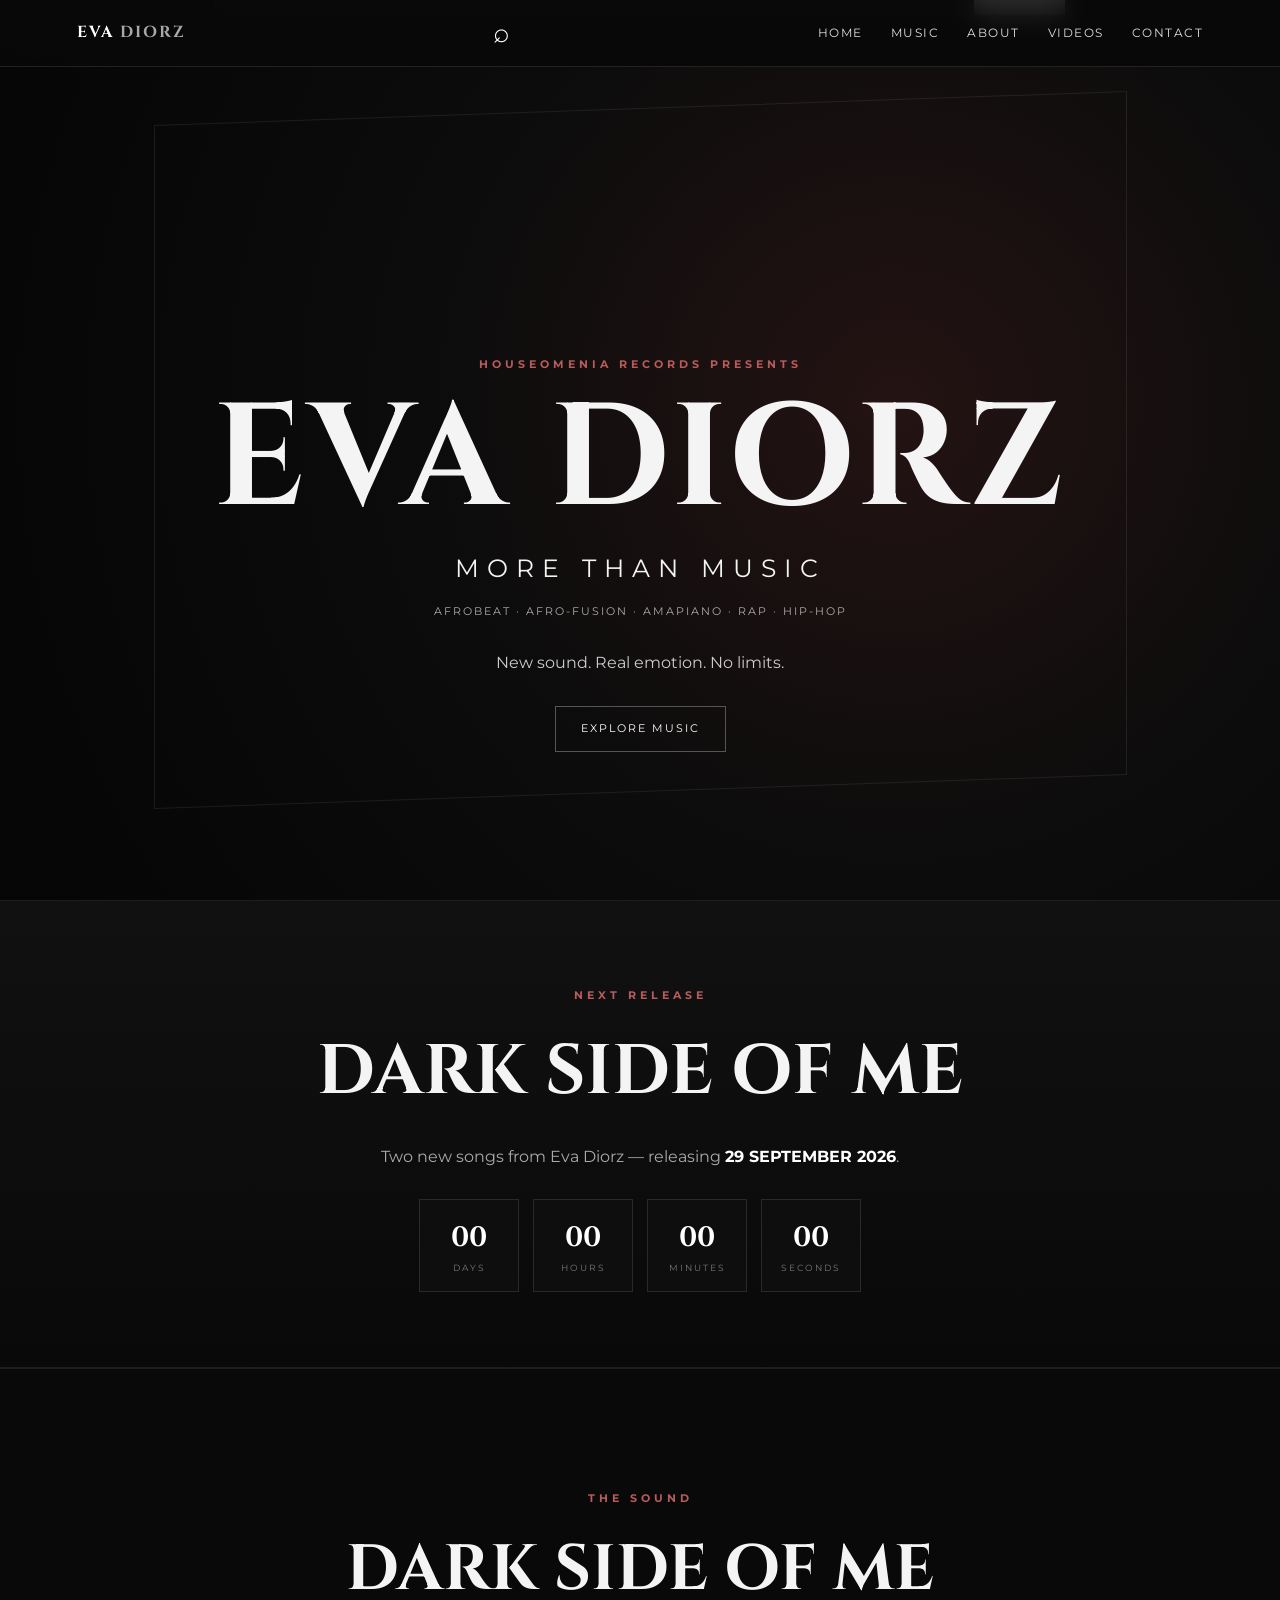
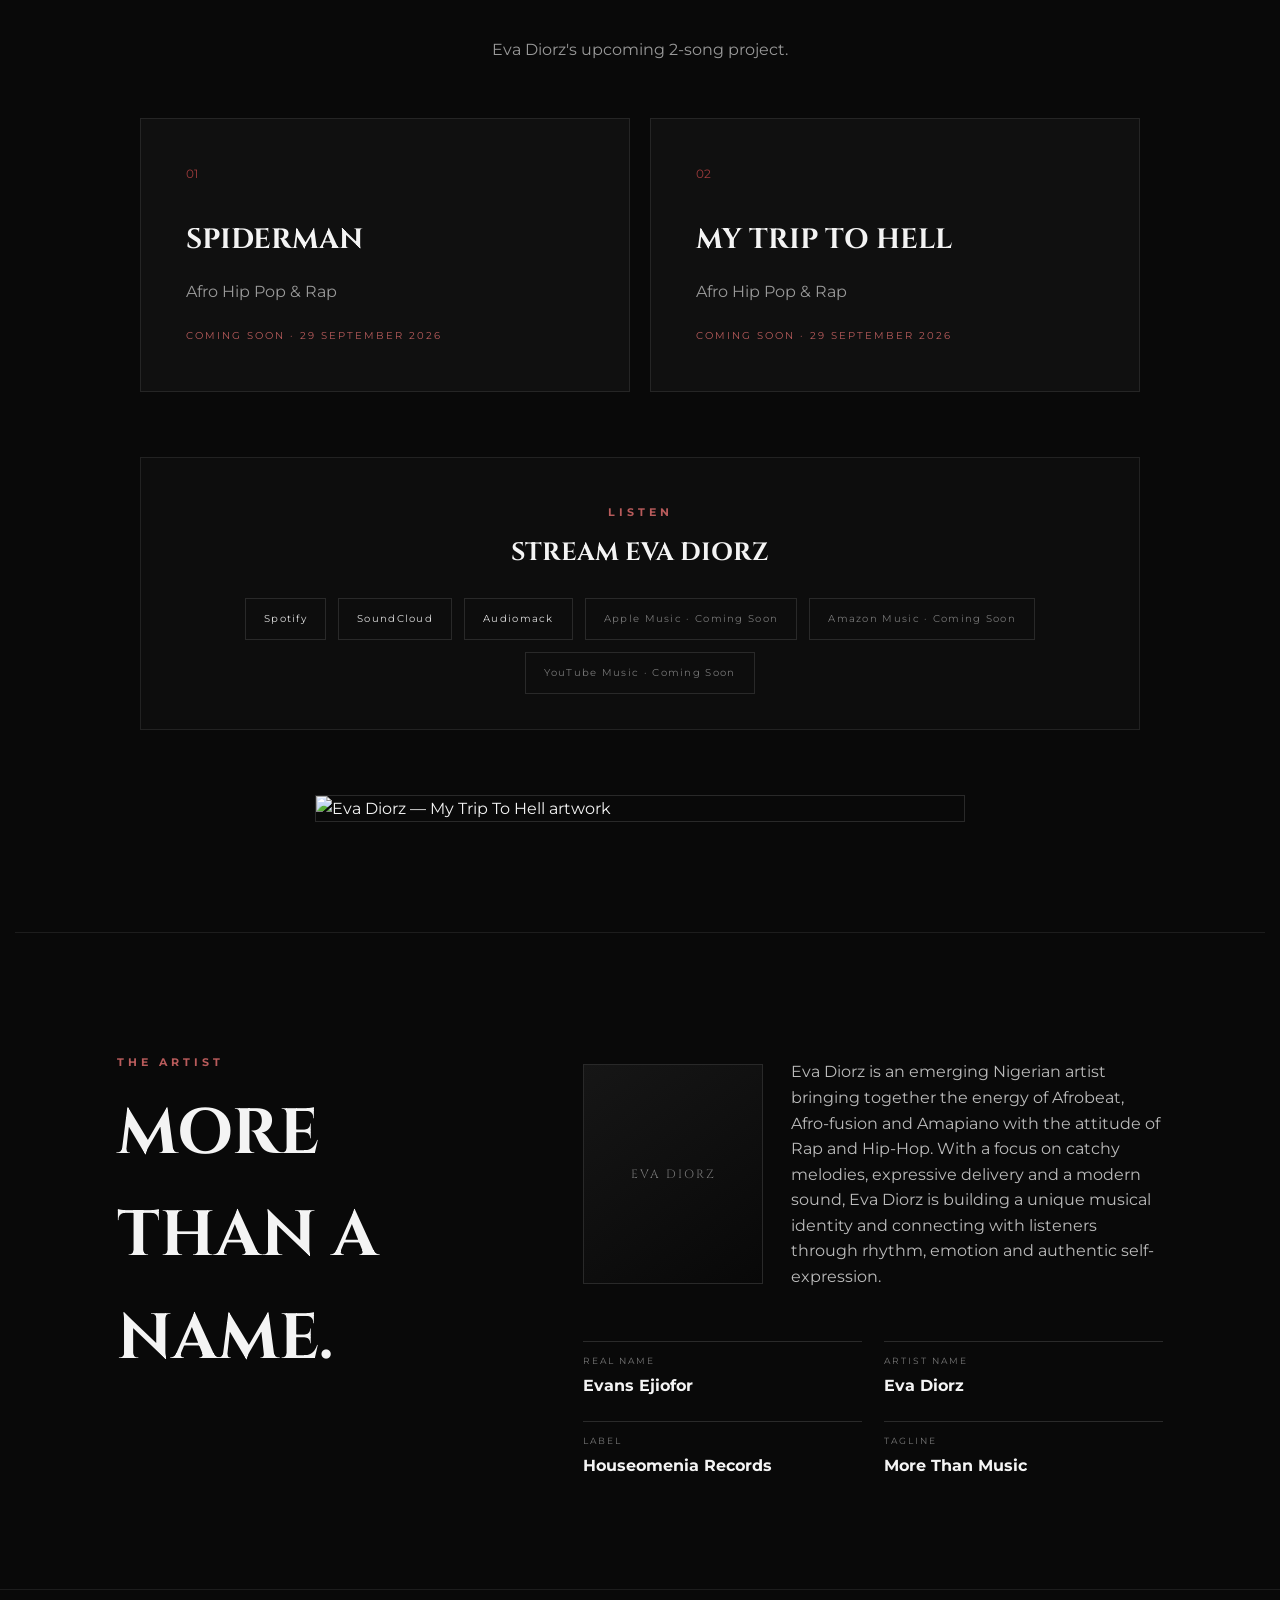
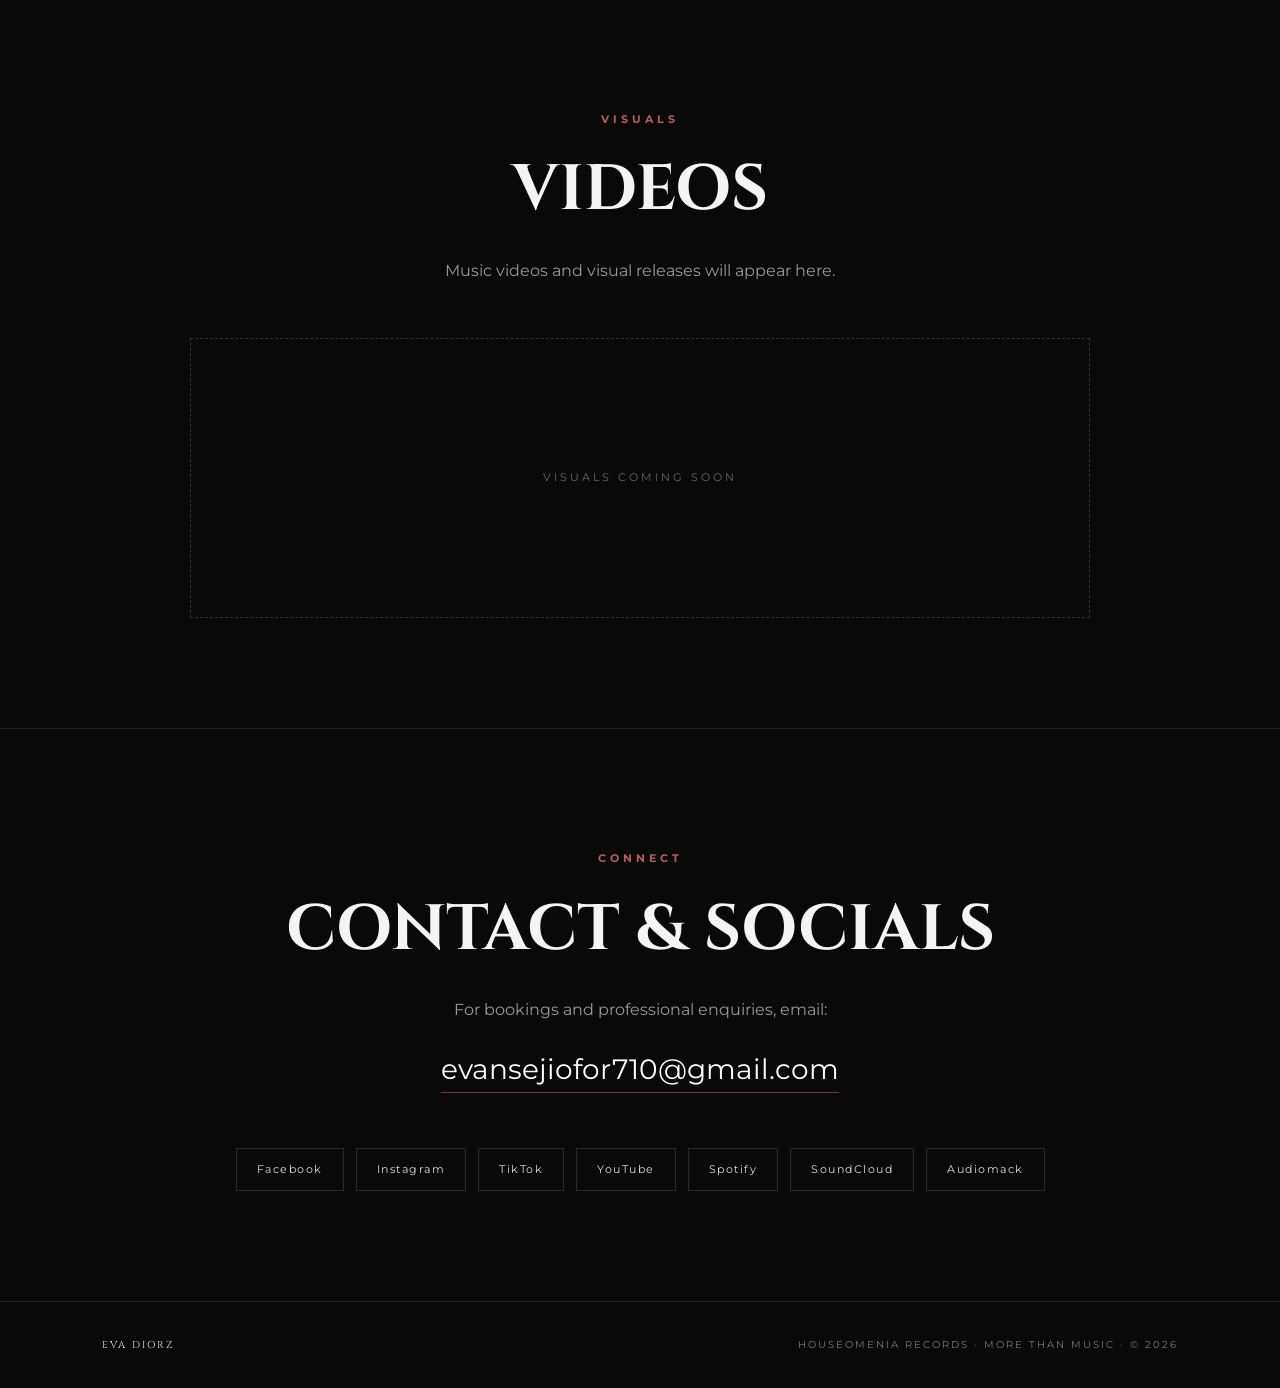
==== commit 60ea975d: "Add SoundCloud and Audiomack links to Eva Diorz website" ====
--- a/index.html
+++ b/index.html
@@ -61,7 +61,7 @@
       </div>
     </section>
 
-    <section id="music" class="section searchable" data-search="music dark side of me spiderman my trip to hell afro hip pop rap coming soon spotify audiomack apple music">
+    <section id="music" class="section searchable" data-search="music dark side of me spiderman my trip to hell afro hip pop rap coming soon spotify audiomack soundcloud apple music">
       <div class="section-head">
         <p class="eyebrow">THE SOUND</p>
         <h2>DARK SIDE OF ME</h2>
@@ -81,12 +81,13 @@
           <span>COMING SOON · 29 SEPTEMBER 2026</span>
         </article>
       </div>
-      <div class="platforms searchable" data-search="music platforms spotify audiomack apple music youtube music">
+      <div class="platforms searchable" data-search="music platforms spotify audiomack soundcloud apple music youtube music">
         <p class="eyebrow">LISTEN</p>
         <h3>STREAM EVA DIORZ</h3>
         <div class="platform-links">
           <a href="https://open.spotify.com/artist/4hp9BxL7g04OQvRwvYBOsU" target="_blank" rel="noopener">Spotify</a>
-          <span class="platform-coming">Audiomack · Coming Soon</span>
+          <a href="https://on.soundcloud.com/zXCwQQF8NXjQbHBHWx" target="_blank" rel="noopener">SoundCloud</a>
+          <a href="https://audiomack.com/eva-diorz" target="_blank" rel="noopener">Audiomack</a>
           <span class="platform-coming">Apple Music · Coming Soon</span>
           <span class="platform-coming">Amazon Music · Coming Soon</span>
           <span class="platform-coming">YouTube Music · Coming Soon</span>
@@ -127,7 +128,7 @@
       <div class="video-placeholder">VISUALS COMING SOON</div>
     </section>
 
-    <section id="contact" class="section contact searchable" data-search="contact socials booking instagram tiktok youtube facebook spotify email">
+    <section id="contact" class="section contact searchable" data-search="contact socials booking instagram tiktok youtube facebook spotify soundcloud audiomack email">
       <div class="section-head">
         <p class="eyebrow">CONNECT</p>
         <h2>CONTACT &amp; SOCIALS</h2>
@@ -140,6 +141,8 @@
         <a href="https://www.tiktok.com/@eva_drz_01" target="_blank" rel="noopener">TikTok</a>
         <a href="https://www.youtube.com/@eva_drz" target="_blank" rel="noopener">YouTube</a>
         <a href="https://open.spotify.com/artist/4hp9BxL7g04OQvRwvYBOsU" target="_blank" rel="noopener">Spotify</a>
+        <a href="https://on.soundcloud.com/zXCwQQF8NXjQbHBHWx" target="_blank" rel="noopener">SoundCloud</a>
+        <a href="https://audiomack.com/eva-diorz" target="_blank" rel="noopener">Audiomack</a>
       </div>
     </section>
   </main>
--- a/style.css
+++ b/style.css
@@ -1 +1 @@
-*{box-sizing:border-box}html{scroll-behavior:smooth}body{margin:0;background:#090909;color:#f4f4f4;font-family:Montserrat,Arial,sans-serif;line-height:1.6}.nav{position:fixed;top:0;left:0;right:0;z-index:20;display:flex;align-items:center;justify-content:space-between;padding:18px 6%;background:rgba(9,9,9,.86);backdrop-filter:blur(12px);border-bottom:1px solid #222}.brand{color:#fff;text-decoration:none;font-family:Cinzel,serif;font-weight:700;letter-spacing:2px}.brand span{opacity:.65}.nav-actions{display:flex;align-items:center;gap:12px}.search-toggle,.menu{background:none;border:0;color:#fff;cursor:pointer}.search-toggle{font-size:28px;line-height:1}.menu{display:none;font-size:25px}.nav nav{display:flex;gap:28px}.nav nav a{color:#ddd;text-decoration:none;font-size:12px;letter-spacing:1.5px;text-transform:uppercase}.nav nav a:hover{color:#b23a3a}.search-panel{position:fixed;top:72px;left:0;right:0;z-index:19;background:rgba(9,9,9,.97);border-bottom:1px solid #292929;padding:18px 6%;transform:translateY(-130%);transition:transform .25s ease}.search-panel.open{transform:translateY(0)}.search-panel form{display:flex;max-width:850px;margin:auto;gap:10px}.search-panel input{flex:1;background:#111;border:1px solid #333;color:#fff;padding:14px 16px;outline:none;font-family:Montserrat}.search-panel button{background:#eee;color:#090909;border:0;padding:0 20px;font-size:10px;font-weight:700;letter-spacing:1.5px}.search-panel p{max-width:850px;margin:10px auto 0;color:#888;font-size:11px}.search-highlight{outline:1px solid #9b4545;box-shadow:0 0 30px rgba(155,69,69,.12)}.hero{min-height:100vh;display:grid;place-items:center;position:relative;background:radial-gradient(circle at 70% 45%,#241313 0,#0c0c0c 45%,#050505 100%);overflow:hidden}.hero:after{content:"";position:absolute;inset:12%;border:1px solid rgba(255,255,255,.08);transform:skewY(-2deg)}.hero-content{position:relative;z-index:2;text-align:center;padding:110px 20px 70px}.eyebrow{font-size:11px;letter-spacing:4px;color:#b85b5b;font-weight:700}.hero h1{font-family:Cinzel,serif;font-size:clamp(55px,12vw,145px);line-height:.95;margin:18px 0;letter-spacing:4px}.tagline{font-size:clamp(16px,2vw,25px);letter-spacing:8px;margin:15px 0}.genres{font-size:11px;letter-spacing:2px;color:#aaa}.intro{color:#ccc;margin:30px 0}.button{display:inline-block;color:#fff;border:1px solid #555;text-decoration:none;padding:13px 25px;font-size:11px;letter-spacing:2px}.button:hover{background:#fff;color:#080808}.section{padding:110px 8%;border-top:1px solid #1d1d1d}.section-head{text-align:center;max-width:760px;margin:0 auto 55px}.section h2{font-family:Cinzel,serif;font-size:clamp(32px,5vw,64px);margin:8px 0}.section-head p:not(.eyebrow){color:#999}.music-grid{display:grid;grid-template-columns:repeat(2,1fr);gap:20px;max-width:1000px;margin:auto}.music-card{position:relative;padding:45px;background:#101010;border:1px solid #252525;min-height:230px}.music-card .number{font-size:12px;color:#9d3b3b}.music-card h3{font-family:Cinzel,serif;font-size:28px;margin:35px 0 5px}.music-card p{color:#999}.music-card span{font-size:10px;letter-spacing:2px;color:#b85b5b}.artwork{max-width:650px;margin:65px auto 0}.artwork img{width:100%;display:block;border:1px solid #292929}.about{display:grid;grid-template-columns:.8fr 1.2fr;gap:80px;max-width:1250px;margin:auto}.about-copy>p{color:#bbb;font-size:16px}.artist-profile{display:grid;grid-template-columns:180px 1fr;gap:28px;align-items:center}.profile-photo-placeholder{width:180px;height:220px;border:1px solid #292929;background:linear-gradient(145deg,#161616,#080808);display:grid;place-items:center;color:#777;font-family:Cinzel,serif;letter-spacing:2px;font-size:12px}.artist-profile p{color:#bbb;font-size:16px}.facts{display:grid;grid-template-columns:1fr 1fr;gap:22px;margin-top:35px}.facts div{border-top:1px solid #2a2a2a;padding-top:12px}.facts small{display:block;color:#777;letter-spacing:2px;font-size:9px}.facts strong{display:block;margin-top:5px}.video-placeholder{max-width:900px;margin:auto;min-height:280px;display:grid;place-items:center;border:1px dashed #333;color:#666;letter-spacing:3px;font-size:11px}.booking-email{display:inline-block;color:#fff;text-decoration:none;font-size:clamp(18px,3vw,28px);margin-top:8px;border-bottom:1px solid #7a3030}.socials{display:flex;flex-wrap:wrap;justify-content:center;gap:12px;max-width:850px;margin:auto}.socials a{color:#ddd;text-decoration:none;border:1px solid #292929;padding:12px 20px;font-size:11px;letter-spacing:1.5px}.socials a:hover{border-color:#8b4040;color:#fff}footer{padding:35px 8%;border-top:1px solid #222;display:flex;justify-content:space-between;gap:20px;color:#777;font-size:10px;letter-spacing:2px}footer div{color:#eee;font-family:Cinzel,serif}@media(max-width:720px){.nav{padding:16px 5%}.menu{display:block}.nav nav{display:none;position:absolute;top:65px;left:0;right:0;background:#090909;padding:20px 5%;flex-direction:column;gap:18px;border-bottom:1px solid #222}.nav nav.open{display:flex}.hero h1{letter-spacing:1px}.genres{line-height:2}.section{padding:80px 6%}.music-grid,.about{grid-template-columns:1fr}.about{gap:35px}.facts{grid-template-columns:1fr}.music-card{padding:32px}.artwork{margin-top:45px}.artist-profile{grid-template-columns:1fr}.profile-photo-placeholder{width:150px;height:190px}footer{flex-direction:column}.search-panel form{flex-direction:column}.search-panel button{padding:13px}.search-panel{top:65px}}
+*{box-sizing:border-box}html{scroll-behavior:smooth}body{margin:0;background:#090909;color:#f4f4f4;font-family:Montserrat,Arial,sans-serif;line-height:1.6}.nav{position:fixed;top:0;left:0;right:0;z-index:20;display:flex;align-items:center;justify-content:space-between;padding:18px 6%;background:rgba(9,9,9,.86);backdrop-filter:blur(12px);border-bottom:1px solid #222}.brand{color:#fff;text-decoration:none;font-family:Cinzel,serif;font-weight:700;letter-spacing:2px}.brand span{opacity:.65}.nav-actions{display:flex;align-items:center;gap:12px}.search-toggle,.menu{background:none;border:0;color:#fff;cursor:pointer}.search-toggle{font-size:28px;line-height:1}.menu{display:none;font-size:25px}.nav nav{display:flex;gap:28px}.nav nav a{color:#ddd;text-decoration:none;font-size:12px;letter-spacing:1.5px;text-transform:uppercase}.nav nav a:hover{color:#b23a3a}.search-panel{position:fixed;top:72px;left:0;right:0;z-index:19;background:rgba(9,9,9,.97);border-bottom:1px solid #292929;padding:18px 6%;transform:translateY(-130%);transition:transform .25s ease}.search-panel.open{transform:translateY(0)}.search-panel form{display:flex;max-width:850px;margin:auto;gap:10px}.search-panel input{flex:1;background:#111;border:1px solid #333;color:#fff;padding:14px 16px;outline:none;font-family:Montserrat}.search-panel button{background:#eee;color:#090909;border:0;padding:0 20px;font-size:10px;font-weight:700;letter-spacing:1.5px}.search-panel p{max-width:850px;margin:10px auto 0;color:#888;font-size:11px}.search-highlight{outline:1px solid #9b4545;box-shadow:0 0 30px rgba(155,69,69,.12)}.hero{min-height:100vh;display:grid;place-items:center;position:relative;background:radial-gradient(circle at 70% 45%,#241313 0,#0c0c0c 45%,#050505 100%);overflow:hidden}.hero:after{content:"";position:absolute;inset:12%;border:1px solid rgba(255,255,255,.08);transform:skewY(-2deg)}.hero-content{position:relative;z-index:2;text-align:center;padding:110px 20px 70px}.eyebrow{font-size:11px;letter-spacing:4px;color:#b85b5b;font-weight:700}.hero h1{font-family:Cinzel,serif;font-size:clamp(55px,12vw,145px);line-height:.95;margin:18px 0;letter-spacing:4px}.tagline{font-size:clamp(16px,2vw,25px);letter-spacing:8px;margin:15px 0}.genres{font-size:11px;letter-spacing:2px;color:#aaa}.intro{color:#ccc;margin:30px 0}.button{display:inline-block;color:#fff;border:1px solid #555;text-decoration:none;padding:13px 25px;font-size:11px;letter-spacing:2px}.button:hover{background:#fff;color:#080808}.release-banner{padding:75px 8%;text-align:center;border-top:1px solid #1d1d1d;border-bottom:1px solid #1d1d1d;background:linear-gradient(180deg,#111,#090909)}.release-banner h2{font-family:Cinzel,serif;font-size:clamp(32px,6vw,70px);margin:5px 0}.release-banner>p:not(.eyebrow){color:#aaa}.release-banner strong{color:#fff}.countdown{display:flex;justify-content:center;gap:14px;margin-top:30px;flex-wrap:wrap}.countdown div{min-width:100px;padding:16px;border:1px solid #292929;background:#0e0e0e}.countdown strong{display:block;font-size:28px;font-family:Cinzel,serif}.countdown span{display:block;color:#777;font-size:9px;letter-spacing:2px}.section{padding:110px 8%;border-top:1px solid #1d1d1d}.section-head{text-align:center;max-width:760px;margin:0 auto 55px}.section h2{font-family:Cinzel,serif;font-size:clamp(32px,5vw,64px);margin:8px 0}.section-head p:not(.eyebrow){color:#999}.music-grid{display:grid;grid-template-columns:repeat(2,1fr);gap:20px;max-width:1000px;margin:auto}.music-card{position:relative;padding:45px;background:#101010;border:1px solid #252525;min-height:230px}.music-card .number{font-size:12px;color:#9d3b3b}.music-card h3{font-family:Cinzel,serif;font-size:28px;margin:35px 0 5px}.music-card p{color:#999}.music-card span{font-size:10px;letter-spacing:2px;color:#b85b5b}.platforms{max-width:1000px;margin:65px auto 0;text-align:center;padding:35px 20px;border:1px solid #222;background:#0d0d0d}.platforms h3{font-family:Cinzel,serif;font-size:25px;margin:8px 0 25px}.platform-links{display:flex;justify-content:center;flex-wrap:wrap;gap:12px}.platform-links a,.platform-coming{color:#ddd;text-decoration:none;border:1px solid #292929;padding:12px 18px;font-size:10px;letter-spacing:1.3px}.platform-links a:hover{border-color:#8b4040}.platform-coming{color:#777}.artwork{max-width:650px;margin:65px auto 0}.artwork img{width:100%;display:block;border:1px solid #292929}.about{display:grid;grid-template-columns:.8fr 1.2fr;gap:80px;max-width:1250px;margin:auto}.artist-profile{display:grid;grid-template-columns:180px 1fr;gap:28px;align-items:center}.profile-photo-placeholder{width:180px;height:220px;border:1px solid #292929;background:linear-gradient(145deg,#161616,#080808);display:grid;place-items:center;color:#777;font-family:Cinzel,serif;letter-spacing:2px;font-size:12px}.artist-profile p{color:#bbb;font-size:16px}.facts{display:grid;grid-template-columns:1fr 1fr;gap:22px;margin-top:35px}.facts div{border-top:1px solid #2a2a2a;padding-top:12px}.facts small{display:block;color:#777;letter-spacing:2px;font-size:9px}.facts strong{display:block;margin-top:5px}.video-placeholder{max-width:900px;margin:auto;min-height:280px;display:grid;place-items:center;border:1px dashed #333;color:#666;letter-spacing:3px;font-size:11px}.booking-email{display:inline-block;color:#fff;text-decoration:none;font-size:clamp(18px,3vw,28px);margin-top:8px;border-bottom:1px solid #7a3030}.socials{display:flex;flex-wrap:wrap;justify-content:center;gap:12px;max-width:850px;margin:auto}.socials a{color:#ddd;text-decoration:none;border:1px solid #292929;padding:12px 20px;font-size:11px;letter-spacing:1.5px}.socials a:hover{border-color:#8b4040;color:#fff}footer{padding:35px 8%;border-top:1px solid #222;display:flex;justify-content:space-between;gap:20px;color:#777;font-size:10px;letter-spacing:2px}footer div{color:#eee;font-family:Cinzel,serif}@media(max-width:720px){.nav{padding:16px 5%}.menu{display:block}.nav nav{display:none;position:absolute;top:65px;left:0;right:0;background:#090909;padding:20px 5%;flex-direction:column;gap:18px;border-bottom:1px solid #222}.nav nav.open{display:flex}.hero h1{letter-spacing:1px}.genres{line-height:2}.section{padding:80px 6%}.music-grid,.about{grid-template-columns:1fr}.about{gap:35px}.facts{grid-template-columns:1fr}.music-card{padding:32px}.artwork{margin-top:45px}.artist-profile{grid-template-columns:1fr}.profile-photo-placeholder{width:150px;height:190px}.countdown div{min-width:72px}.countdown strong{font-size:22px}footer{flex-direction:column}.search-panel form{flex-direction:column}.search-panel button{padding:13px}.search-panel{top:65px}}
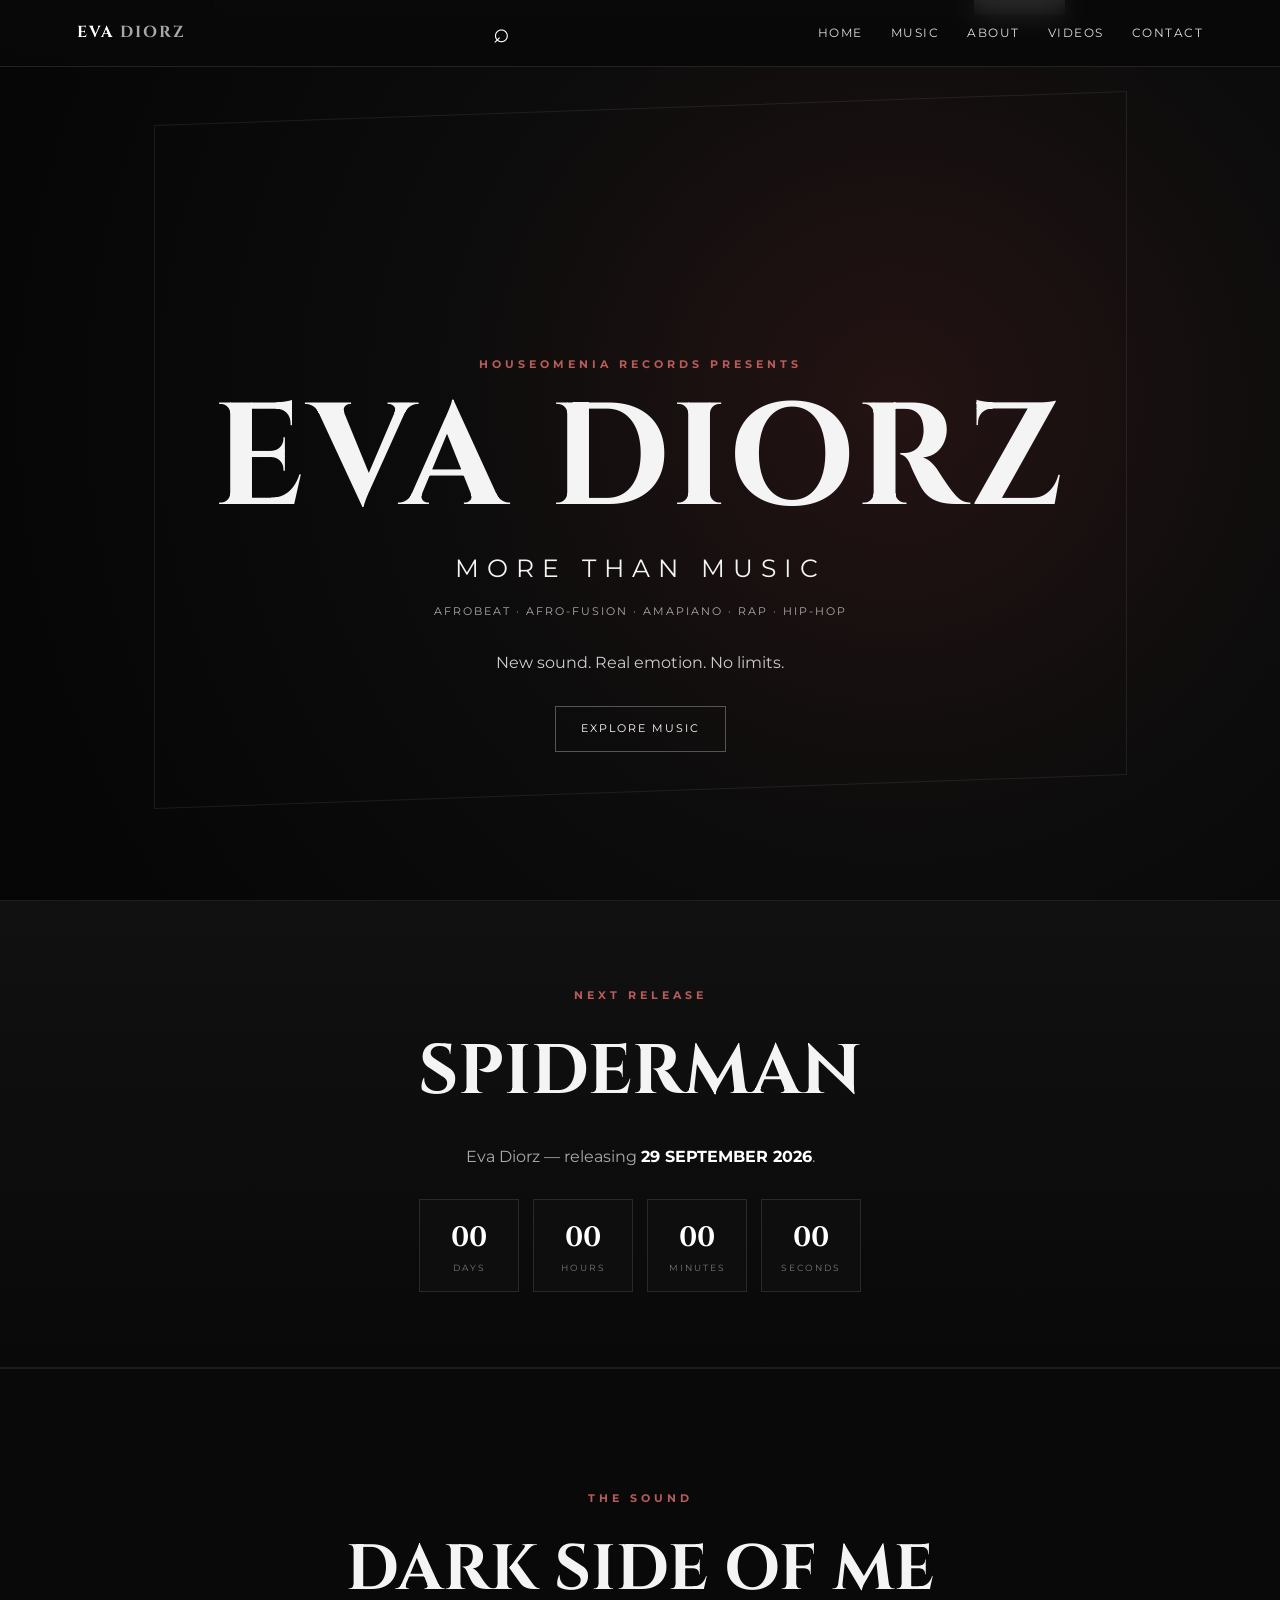
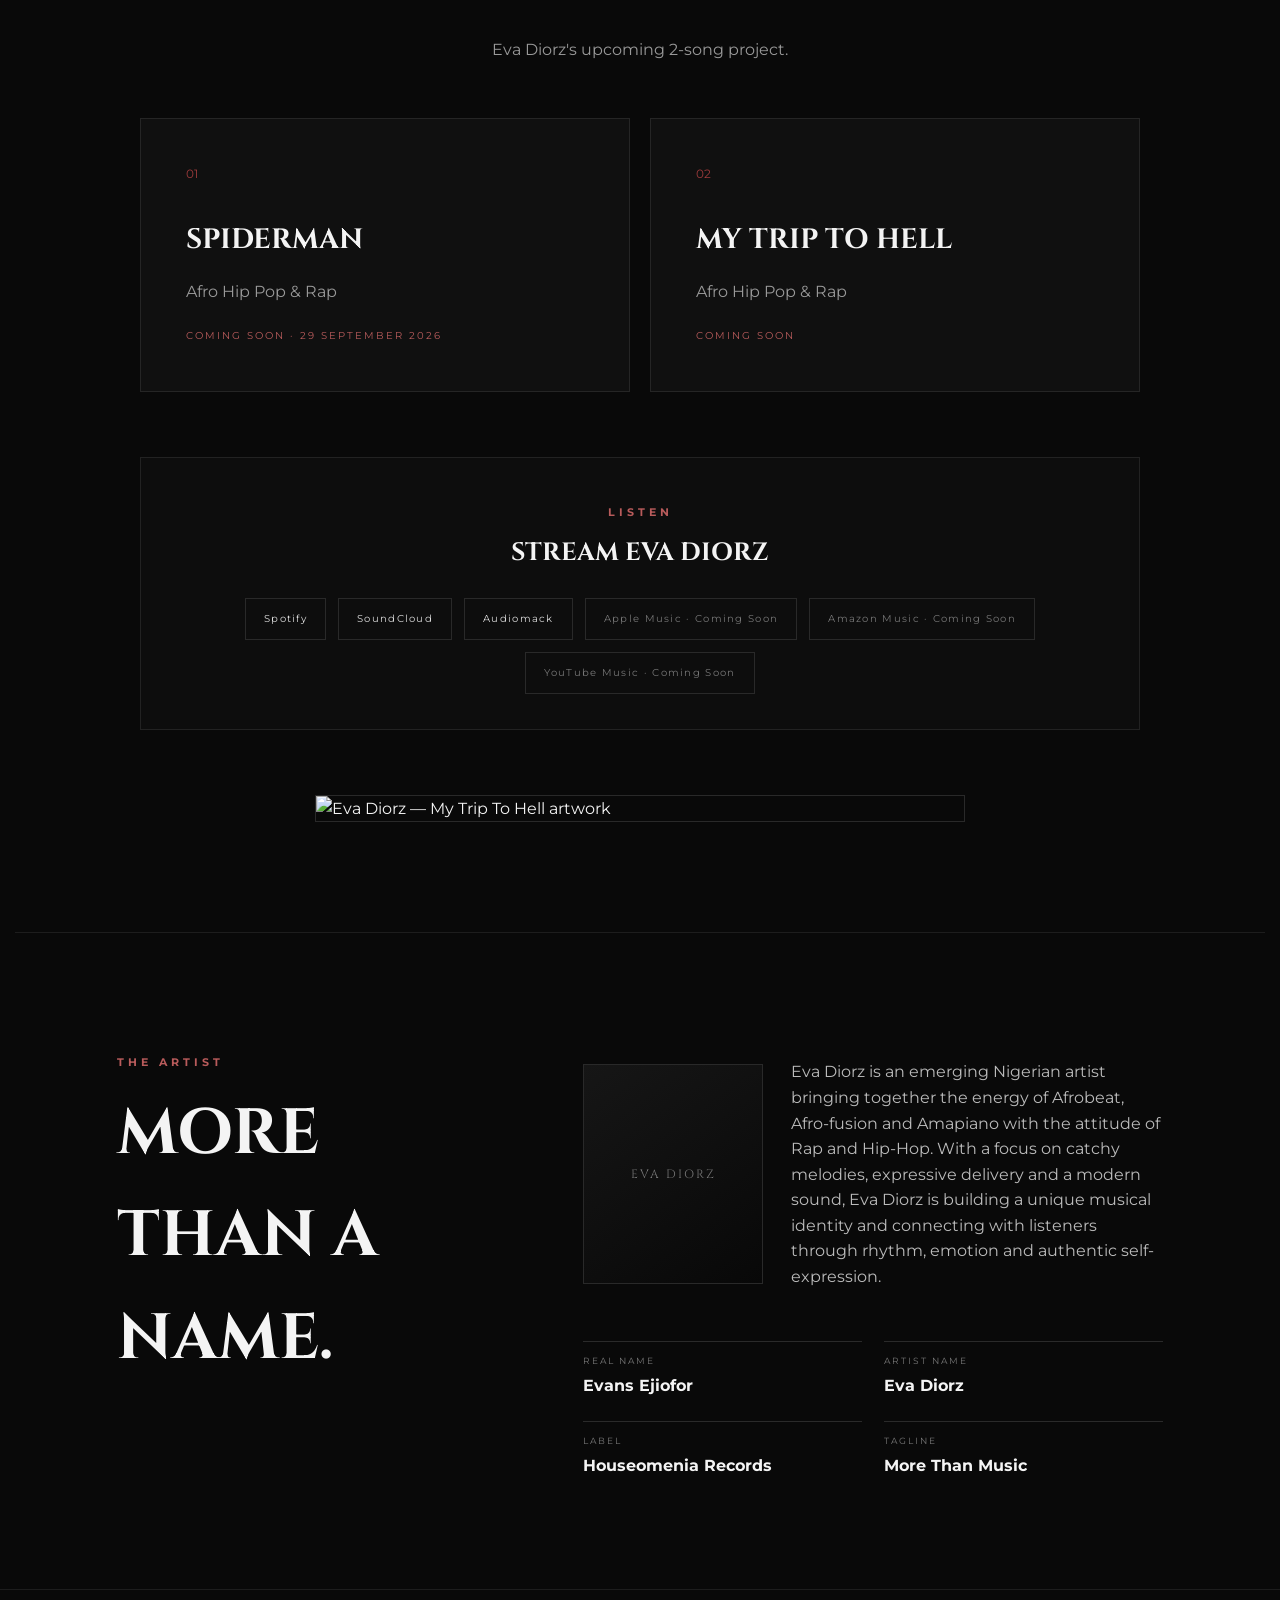
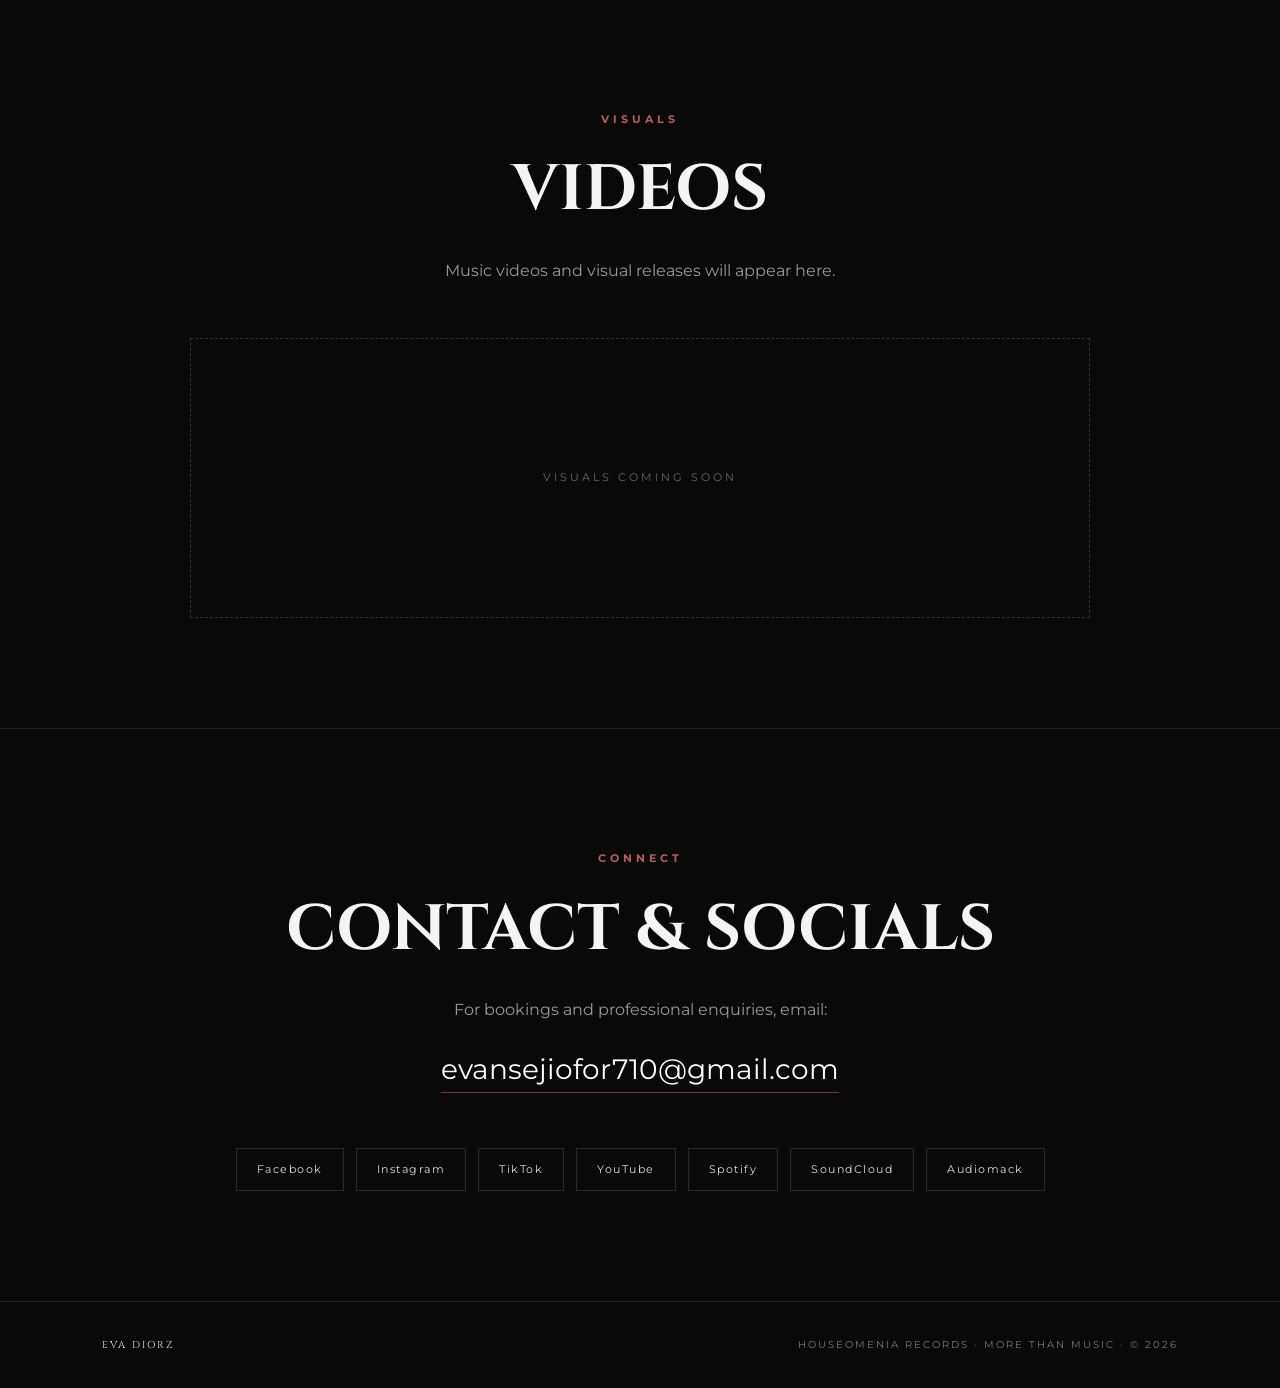
==== commit fc45bbac: "Update release countdown to Spiderman only" ====
--- a/index.html
+++ b/index.html
@@ -49,11 +49,11 @@
       </div>
     </section>
 
-    <section id="release" class="release-banner searchable" data-search="release september 29 2026 dark side of me coming soon spiderman my trip to hell">
+    <section id="release" class="release-banner searchable" data-search="release september 29 2026 spiderman coming soon">
       <p class="eyebrow">NEXT RELEASE</p>
-      <h2>DARK SIDE OF ME</h2>
-      <p>Two new songs from Eva Diorz — releasing <strong>29 SEPTEMBER 2026</strong>.</p>
-      <div class="countdown" aria-label="Countdown to release">
+      <h2>SPIDERMAN</h2>
+      <p>Eva Diorz — releasing <strong>29 SEPTEMBER 2026</strong>.</p>
+      <div class="countdown" aria-label="Countdown to Spiderman release">
         <div><strong id="days">--</strong><span>DAYS</span></div>
         <div><strong id="hours">--</strong><span>HOURS</span></div>
         <div><strong id="minutes">--</strong><span>MINUTES</span></div>
@@ -68,7 +68,7 @@
         <p>Eva Diorz's upcoming 2-song project.</p>
       </div>
       <div class="music-grid">
-        <article class="music-card searchable" data-search="spiderman afro hip pop rap coming soon">
+        <article class="music-card searchable" data-search="spiderman afro hip pop rap coming soon september 29 2026">
           <div class="number">01</div>
           <h3>SPIDERMAN</h3>
           <p>Afro Hip Pop &amp; Rap</p>
@@ -78,7 +78,7 @@
           <div class="number">02</div>
           <h3>MY TRIP TO HELL</h3>
           <p>Afro Hip Pop &amp; Rap</p>
-          <span>COMING SOON · 29 SEPTEMBER 2026</span>
+          <span>COMING SOON</span>
         </article>
       </div>
       <div class="platforms searchable" data-search="music platforms spotify audiomack soundcloud apple music youtube music">
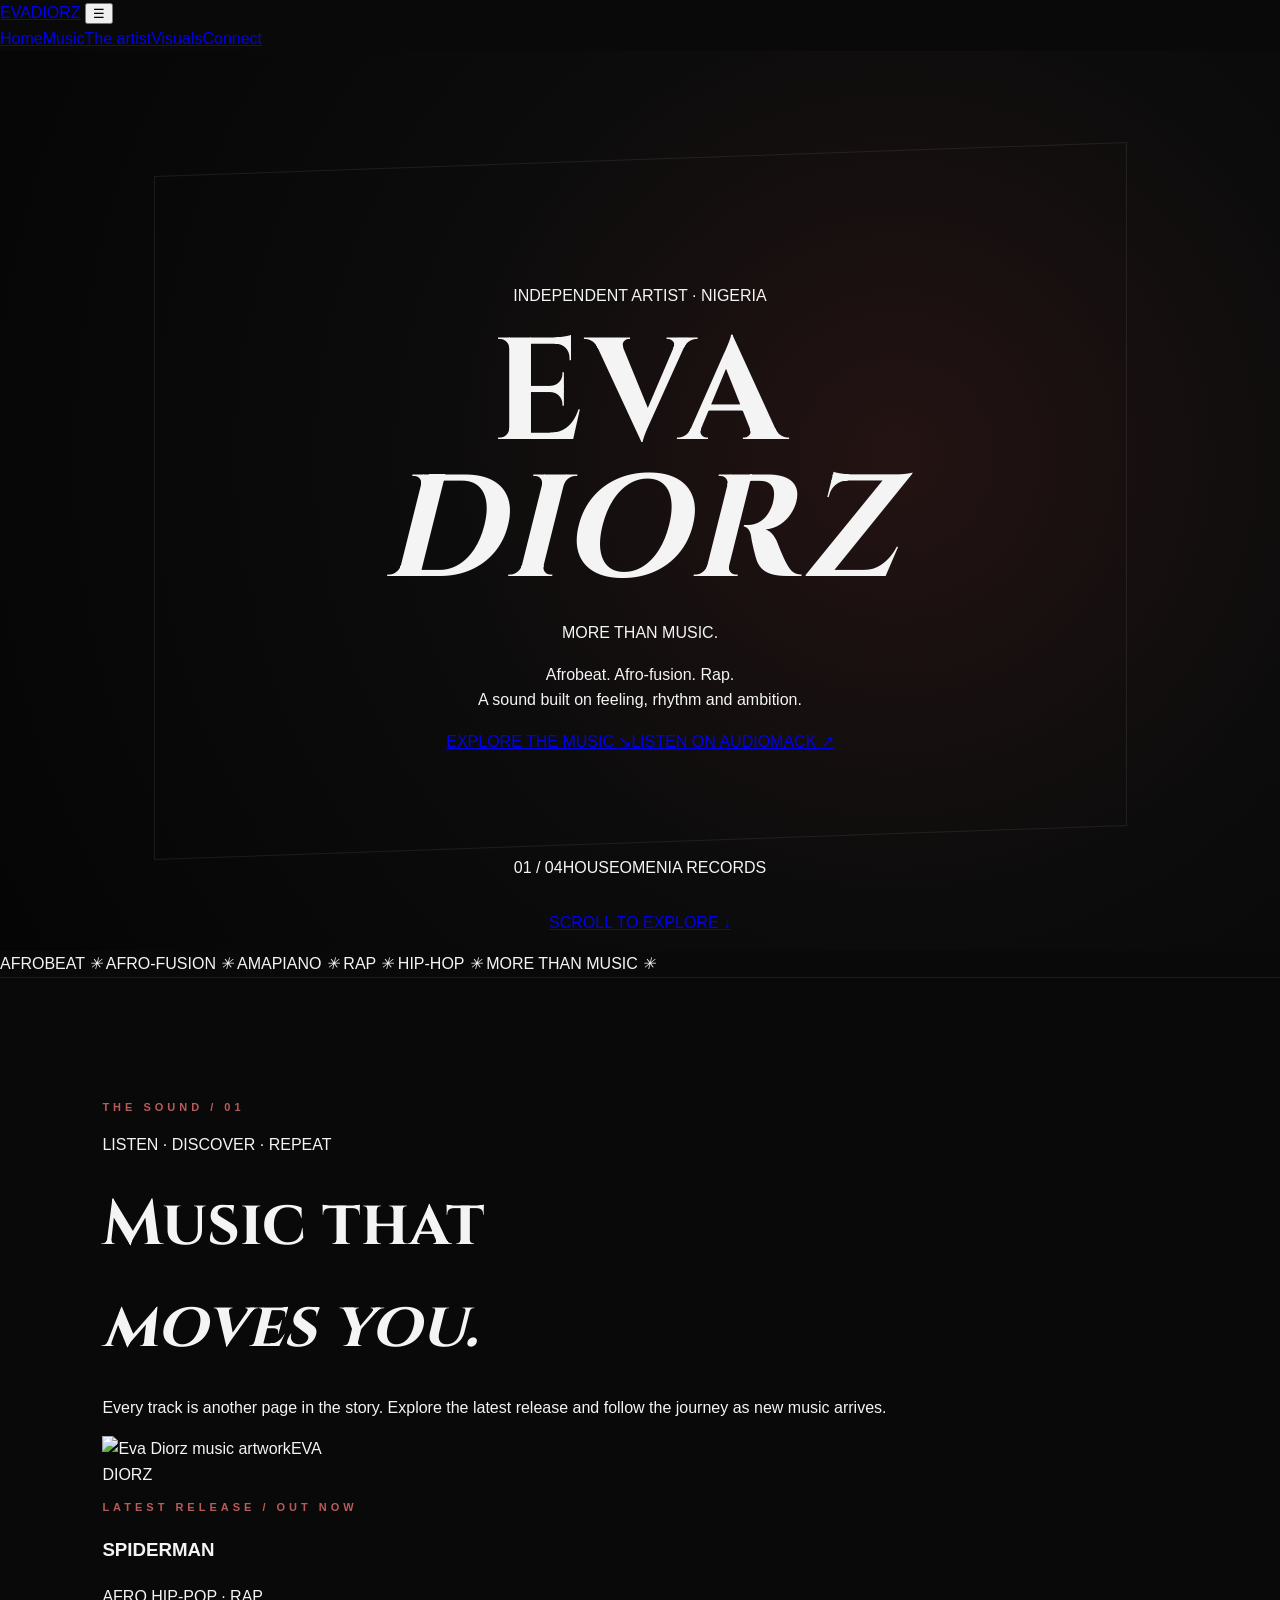
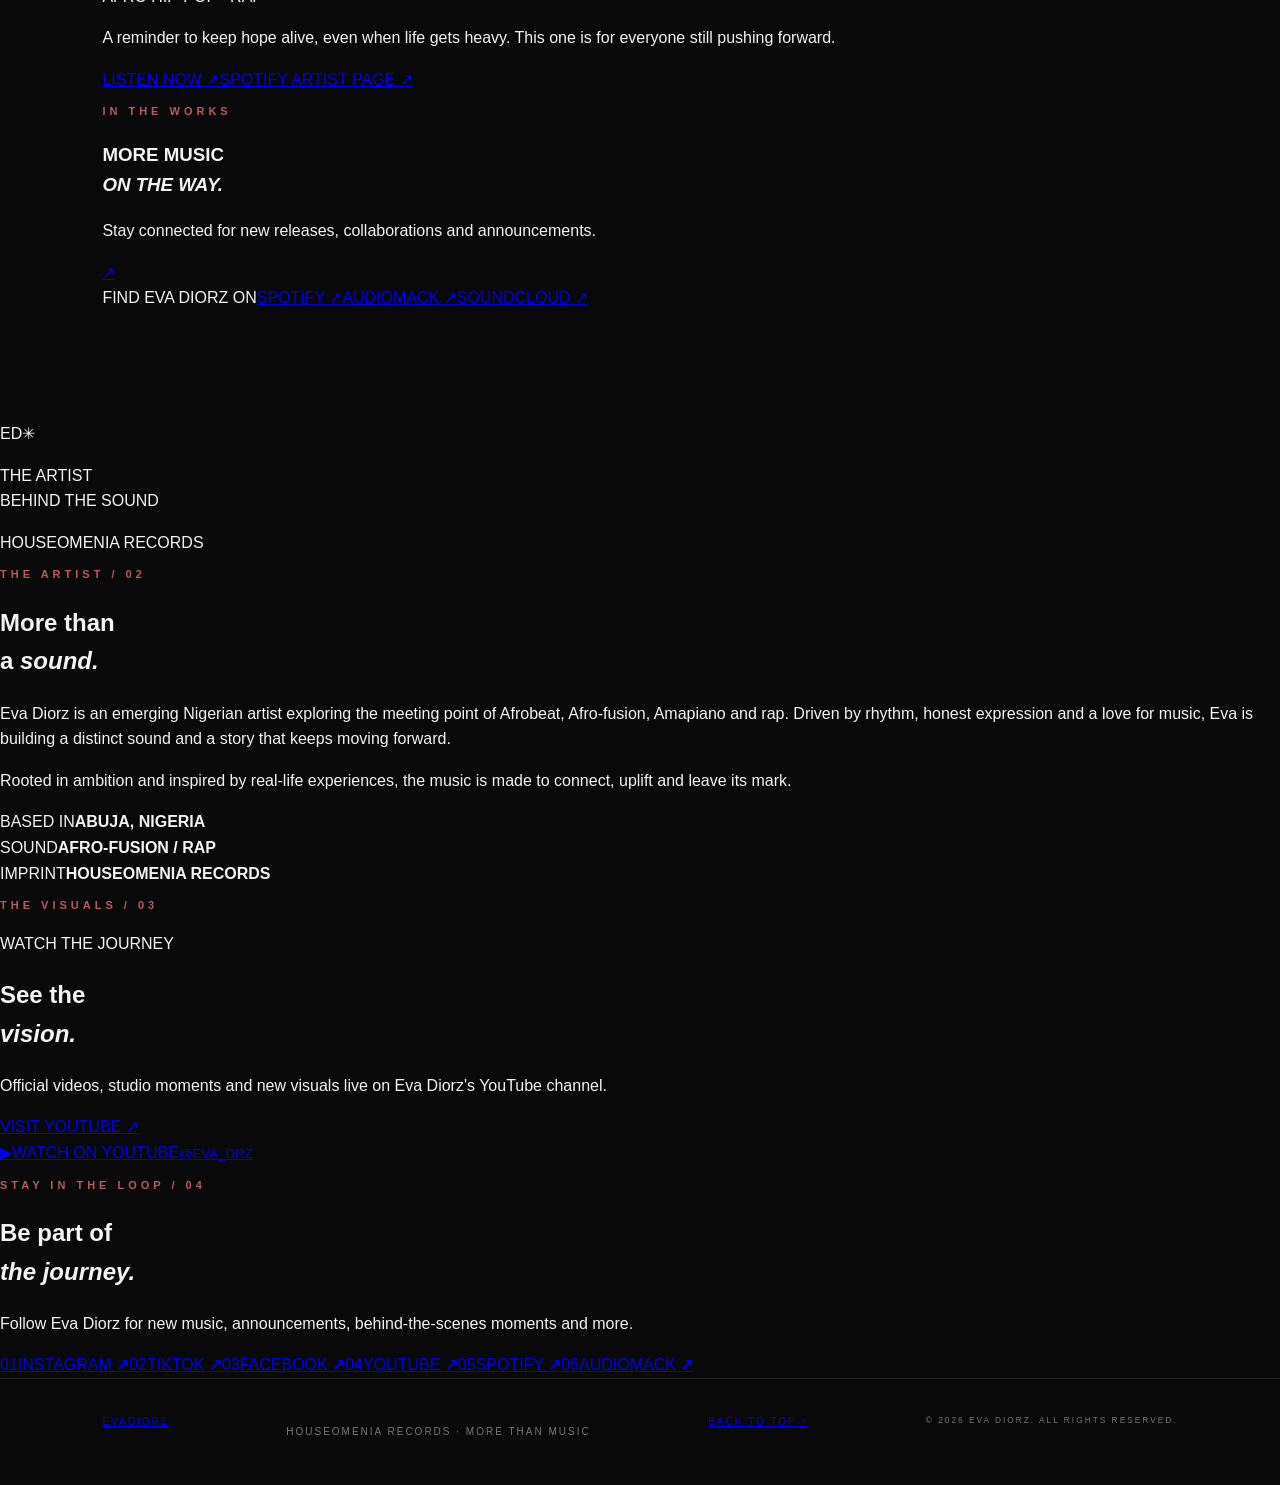
==== commit c70f9da8: "Redesign Eva Diorz official artist website" ====
--- a/index.html
+++ b/index.html
@@ -1,156 +1,66 @@
-<!DOCTYPE html>
+<!doctype html>
 <html lang="en">
 <head>
-  <meta charset="UTF-8">
-  <meta name="viewport" content="width=device-width, initial-scale=1.0">
-  <meta name="description" content="Official website of Eva Diorz — More Than Music. Houseomenia Records.">
+  <meta charset="utf-8">
+  <meta name="viewport" content="width=device-width, initial-scale=1">
+  <meta name="theme-color" content="#080808">
+  <meta name="description" content="Eva Diorz — More Than Music. Afrobeat, Afro-fusion and rap from Nigeria. Discover music, visuals and the latest updates.">
+  <meta property="og:type" content="website">
   <meta property="og:title" content="Eva Diorz — More Than Music">
-  <meta property="og:description" content="Official artist website of Eva Diorz.">
-  <title>Eva Diorz — More Than Music</title>
+  <meta property="og:description" content="Discover the sound, music and visuals of Eva Diorz.">
+  <title>Eva Diorz | More Than Music</title>
   <link rel="preconnect" href="https://fonts.googleapis.com">
   <link rel="preconnect" href="https://fonts.gstatic.com" crossorigin>
-  <link href="https://fonts.googleapis.com/css2?family=Cinzel:wght@500;600;700&family=Montserrat:wght@400;500;600;700&display=swap" rel="stylesheet">
+  <link href="https://fonts.googleapis.com/css2?family=Cinzel:wght@500;600;700;800&family=DM+Sans:wght@400;500;600;700&display=swap" rel="stylesheet">
   <link rel="stylesheet" href="style.css">
 </head>
 <body>
-  <header class="nav">
-    <a class="brand" href="#home">EVA <span>DIORZ</span></a>
-    <div class="nav-actions">
-      <button class="search-toggle" aria-label="Open search">⌕</button>
-      <button class="menu" aria-label="Open menu">☰</button>
-    </div>
-    <nav id="navlinks">
-      <a href="#home">Home</a>
-      <a href="#music">Music</a>
-      <a href="#about">About</a>
-      <a href="#videos">Videos</a>
-      <a href="#contact">Contact</a>
+  <header class="site-header">
+    <a class="wordmark" href="#home" aria-label="Eva Diorz home">EVA<span>DIORZ</span></a>
+    <button class="menu-toggle" aria-label="Open navigation" aria-expanded="false">☰</button>
+    <nav class="main-nav" id="mainNav" aria-label="Main navigation">
+      <a href="#home">Home</a><a href="#music">Music</a><a href="#about">The artist</a><a href="#visuals">Visuals</a><a href="#connect">Connect</a>
     </nav>
   </header>
 
-  <div class="search-panel" id="searchPanel" aria-hidden="true">
-    <form id="searchForm" role="search">
-      <input id="siteSearch" type="search" placeholder="Search Eva Diorz website..." autocomplete="off">
-      <button type="submit">SEARCH</button>
-    </form>
-    <p id="searchStatus"></p>
-  </div>
-
   <main>
-    <section id="home" class="hero searchable" data-search="home eva diorz houseomenia records more than music afrobeats afro fusion amapiano rap hip hop">
-      <div class="hero-overlay"></div>
+    <section class="hero" id="home">
+      <div class="hero-grain"></div><div class="hero-orbit orbit-one"></div><div class="hero-orbit orbit-two"></div>
       <div class="hero-content">
-        <p class="eyebrow">HOUSEOMENIA RECORDS PRESENTS</p>
-        <h1>EVA DIORZ</h1>
-        <p class="tagline">MORE THAN MUSIC</p>
-        <p class="genres">AFROBEAT · AFRO-FUSION · AMAPIANO · RAP · HIP-HOP</p>
-        <p class="intro">New sound. Real emotion. No limits.</p>
-        <a class="button" href="#music">EXPLORE MUSIC</a>
+        <p class="overline"><span></span> INDEPENDENT ARTIST · NIGERIA</p>
+        <h1>EVA<br><em>DIORZ</em></h1>
+        <p class="hero-tagline">MORE THAN MUSIC.</p>
+        <p class="hero-copy">Afrobeat. Afro-fusion. Rap.<br>A sound built on feeling, rhythm and ambition.</p>
+        <div class="hero-actions"><a class="btn btn-light" href="#music">EXPLORE THE MUSIC <span>↘</span></a><a class="text-link" href="https://audiomack.com/eva-diorz" target="_blank" rel="noopener">LISTEN ON AUDIOMACK ↗</a></div>
       </div>
+      <div class="hero-index"><span>01 / 04</span><span>HOUSEOMENIA RECORDS</span></div>
+      <a class="scroll-cue" href="#music">SCROLL TO EXPLORE <span>↓</span></a>
     </section>
 
-    <section id="release" class="release-banner searchable" data-search="release september 29 2026 spiderman coming soon">
-      <p class="eyebrow">NEXT RELEASE</p>
-      <h2>SPIDERMAN</h2>
-      <p>Eva Diorz — releasing <strong>29 SEPTEMBER 2026</strong>.</p>
-      <div class="countdown" aria-label="Countdown to Spiderman release">
-        <div><strong id="days">--</strong><span>DAYS</span></div>
-        <div><strong id="hours">--</strong><span>HOURS</span></div>
-        <div><strong id="minutes">--</strong><span>MINUTES</span></div>
-        <div><strong id="seconds">--</strong><span>SECONDS</span></div>
-      </div>
+    <section class="ticker" aria-label="Music genres"><div>AFROBEAT <i>✳</i> AFRO-FUSION <i>✳</i> AMAPIANO <i>✳</i> RAP <i>✳</i> HIP-HOP <i>✳</i> MORE THAN MUSIC <i>✳</i></div></section>
+
+    <section class="section music-section" id="music">
+      <div class="section-top"><p class="eyebrow">THE SOUND / 01</p><p class="section-note">LISTEN · DISCOVER · REPEAT</p></div>
+      <div class="section-heading"><h2>Music that<br><em>moves you.</em></h2><p>Every track is another page in the story. Explore the latest release and follow the journey as new music arrives.</p></div>
+      <article class="featured-release">
+        <div class="release-art"><img src="My%20Trip%20to%20Hell%3A%20Blue%20Car%20Inferno.png" alt="Eva Diorz music artwork" loading="lazy"><span class="art-stamp">EVA<br>DIORZ</span></div>
+        <div class="release-info"><p class="eyebrow">LATEST RELEASE / OUT NOW</p><h3>SPIDERMAN</h3><p class="release-genre">AFRO HIP-POP · RAP</p><p class="release-description">A reminder to keep hope alive, even when life gets heavy. This one is for everyone still pushing forward.</p><div class="release-actions"><a class="btn btn-light" href="https://audiomack.com/eva-diorz" target="_blank" rel="noopener">LISTEN NOW ↗</a><a class="under-link" href="https://open.spotify.com/artist/4hp9BxL7g04OQvRwvYBOsU" target="_blank" rel="noopener">SPOTIFY ARTIST PAGE ↗</a></div></div>
+      </article>
+      <div class="coming-row"><div><p class="eyebrow">IN THE WORKS</p><h3>MORE MUSIC<br><em>ON THE WAY.</em></h3></div><p>Stay connected for new releases, collaborations and announcements.</p><a href="https://www.youtube.com/@eva_drz" target="_blank" rel="noopener" class="circle-link" aria-label="Follow Eva Diorz on YouTube">↗</a></div>
+      <div class="platform-strip"><span>FIND EVA DIORZ ON</span><a href="https://open.spotify.com/artist/4hp9BxL7g04OQvRwvYBOsU" target="_blank" rel="noopener">SPOTIFY ↗</a><a href="https://audiomack.com/eva-diorz" target="_blank" rel="noopener">AUDIOMACK ↗</a><a href="https://on.soundcloud.com/zXCwQQF8NXjQbHBHWx" target="_blank" rel="noopener">SOUNDCLOUD ↗</a></div>
     </section>
 
-    <section id="music" class="section searchable" data-search="music dark side of me spiderman my trip to hell afro hip pop rap coming soon spotify audiomack soundcloud apple music">
-      <div class="section-head">
-        <p class="eyebrow">THE SOUND</p>
-        <h2>DARK SIDE OF ME</h2>
-        <p>Eva Diorz's upcoming 2-song project.</p>
-      </div>
-      <div class="music-grid">
-        <article class="music-card searchable" data-search="spiderman afro hip pop rap coming soon september 29 2026">
-          <div class="number">01</div>
-          <h3>SPIDERMAN</h3>
-          <p>Afro Hip Pop &amp; Rap</p>
-          <span>COMING SOON · 29 SEPTEMBER 2026</span>
-        </article>
-        <article class="music-card searchable" data-search="my trip to hell afro hip pop rap coming soon">
-          <div class="number">02</div>
-          <h3>MY TRIP TO HELL</h3>
-          <p>Afro Hip Pop &amp; Rap</p>
-          <span>COMING SOON</span>
-        </article>
-      </div>
-      <div class="platforms searchable" data-search="music platforms spotify audiomack soundcloud apple music youtube music">
-        <p class="eyebrow">LISTEN</p>
-        <h3>STREAM EVA DIORZ</h3>
-        <div class="platform-links">
-          <a href="https://open.spotify.com/artist/4hp9BxL7g04OQvRwvYBOsU" target="_blank" rel="noopener">Spotify</a>
-          <a href="https://on.soundcloud.com/zXCwQQF8NXjQbHBHWx" target="_blank" rel="noopener">SoundCloud</a>
-          <a href="https://audiomack.com/eva-diorz" target="_blank" rel="noopener">Audiomack</a>
-          <span class="platform-coming">Apple Music · Coming Soon</span>
-          <span class="platform-coming">Amazon Music · Coming Soon</span>
-          <span class="platform-coming">YouTube Music · Coming Soon</span>
-        </div>
-      </div>
-      <div class="artwork">
-        <img src="My Trip to Hell: Blue Car Inferno.png" alt="Eva Diorz — My Trip To Hell artwork">
-      </div>
+    <section class="about-section" id="about">
+      <div class="about-visual"><div class="portrait-frame"><div class="portrait-monogram">ED<span>✳</span></div><p>THE ARTIST<br>BEHIND THE SOUND</p></div><span class="vertical-label">HOUSEOMENIA RECORDS</span></div>
+      <div class="about-copy"><p class="eyebrow">THE ARTIST / 02</p><h2>More than<br>a <em>sound.</em></h2><p>Eva Diorz is an emerging Nigerian artist exploring the meeting point of Afrobeat, Afro-fusion, Amapiano and rap. Driven by rhythm, honest expression and a love for music, Eva is building a distinct sound and a story that keeps moving forward.</p><p>Rooted in ambition and inspired by real-life experiences, the music is made to connect, uplift and leave its mark.</p><div class="artist-details"><div><span>BASED IN</span><strong>ABUJA, NIGERIA</strong></div><div><span>SOUND</span><strong>AFRO-FUSION / RAP</strong></div><div><span>IMPRINT</span><strong>HOUSEOMENIA RECORDS</strong></div></div></div>
     </section>
 
-    <section id="about" class="section about searchable" data-search="about artist eva diorz evans ejiofor houseomenia records more than music nigeria artist photo biography">
-      <div>
-        <p class="eyebrow">THE ARTIST</p>
-        <h2>MORE THAN A NAME.</h2>
-      </div>
-      <div class="about-copy">
-        <div class="artist-profile">
-          <div class="profile-photo-placeholder" aria-label="Eva Diorz professional photo">EVA DIORZ</div>
-          <div>
-            <p>Eva Diorz is an emerging Nigerian artist bringing together the energy of Afrobeat, Afro-fusion and Amapiano with the attitude of Rap and Hip-Hop. With a focus on catchy melodies, expressive delivery and a modern sound, Eva Diorz is building a unique musical identity and connecting with listeners through rhythm, emotion and authentic self-expression.</p>
-          </div>
-        </div>
-        <div class="facts">
-          <div><small>REAL NAME</small><strong>Evans Ejiofor</strong></div>
-          <div><small>ARTIST NAME</small><strong>Eva Diorz</strong></div>
-          <div><small>LABEL</small><strong>Houseomenia Records</strong></div>
-          <div><small>TAGLINE</small><strong>More Than Music</strong></div>
-        </div>
-      </div>
-    </section>
+    <section class="visuals-section" id="visuals"><div class="section-top"><p class="eyebrow">THE VISUALS / 03</p><p class="section-note">WATCH THE JOURNEY</p></div><div class="visuals-content"><div><h2>See the<br><em>vision.</em></h2><p>Official videos, studio moments and new visuals live on Eva Diorz's YouTube channel.</p><a class="btn btn-light" href="https://www.youtube.com/@eva_drz" target="_blank" rel="noopener">VISIT YOUTUBE ↗</a></div><a class="video-panel" href="https://www.youtube.com/@eva_drz" target="_blank" rel="noopener"><span class="play-icon">▶</span><span>WATCH ON YOUTUBE</span><small>@EVA_DRZ</small></a></div></section>
 
-    <section id="videos" class="section video-section searchable" data-search="videos visuals music videos visual releases">
-      <div class="section-head">
-        <p class="eyebrow">VISUALS</p>
-        <h2>VIDEOS</h2>
-        <p>Music videos and visual releases will appear here.</p>
-      </div>
-      <div class="video-placeholder">VISUALS COMING SOON</div>
-    </section>
-
-    <section id="contact" class="section contact searchable" data-search="contact socials booking instagram tiktok youtube facebook spotify soundcloud audiomack email">
-      <div class="section-head">
-        <p class="eyebrow">CONNECT</p>
-        <h2>CONTACT &amp; SOCIALS</h2>
-        <p>For bookings and professional enquiries, email:</p>
-        <a class="booking-email" href="mailto:evansejiofor710@gmail.com">evansejiofor710@gmail.com</a>
-      </div>
-      <div class="socials">
-        <a href="https://www.facebook.com/profile.php?id=61593351880511" target="_blank" rel="noopener">Facebook</a>
-        <a href="https://www.instagram.com/evadiorz_01" target="_blank" rel="noopener">Instagram</a>
-        <a href="https://www.tiktok.com/@eva_drz_01" target="_blank" rel="noopener">TikTok</a>
-        <a href="https://www.youtube.com/@eva_drz" target="_blank" rel="noopener">YouTube</a>
-        <a href="https://open.spotify.com/artist/4hp9BxL7g04OQvRwvYBOsU" target="_blank" rel="noopener">Spotify</a>
-        <a href="https://on.soundcloud.com/zXCwQQF8NXjQbHBHWx" target="_blank" rel="noopener">SoundCloud</a>
-        <a href="https://audiomack.com/eva-diorz" target="_blank" rel="noopener">Audiomack</a>
-      </div>
-    </section>
+    <section class="connect-section" id="connect"><p class="eyebrow">STAY IN THE LOOP / 04</p><h2>Be part of<br><em>the journey.</em></h2><p>Follow Eva Diorz for new music, announcements, behind-the-scenes moments and more.</p><div class="social-grid"><a href="https://www.instagram.com/evadiorz_01" target="_blank" rel="noopener"><span>01</span>INSTAGRAM <b>↗</b></a><a href="https://www.tiktok.com/@eva_drz_01" target="_blank" rel="noopener"><span>02</span>TIKTOK <b>↗</b></a><a href="https://www.facebook.com/profile.php?id=61593351880511" target="_blank" rel="noopener"><span>03</span>FACEBOOK <b>↗</b></a><a href="https://www.youtube.com/@eva_drz" target="_blank" rel="noopener"><span>04</span>YOUTUBE <b>↗</b></a><a href="https://open.spotify.com/artist/4hp9BxL7g04OQvRwvYBOsU" target="_blank" rel="noopener"><span>05</span>SPOTIFY <b>↗</b></a><a href="https://audiomack.com/eva-diorz" target="_blank" rel="noopener"><span>06</span>AUDIOMACK <b>↗</b></a></div></section>
   </main>
 
-  <footer>
-    <div>EVA DIORZ</div>
-    <span>HOUSEOMENIA RECORDS · MORE THAN MUSIC · © 2026</span>
-  </footer>
+  <footer><a class="wordmark" href="#home">EVA<span>DIORZ</span></a><p>HOUSEOMENIA RECORDS · MORE THAN MUSIC</p><a href="#home" class="back-top">BACK TO TOP ↑</a><small>© <span id="year">2026</span> EVA DIORZ. ALL RIGHTS RESERVED.</small></footer>
   <script src="script.js"></script>
 </body>
-</html>
+</html>
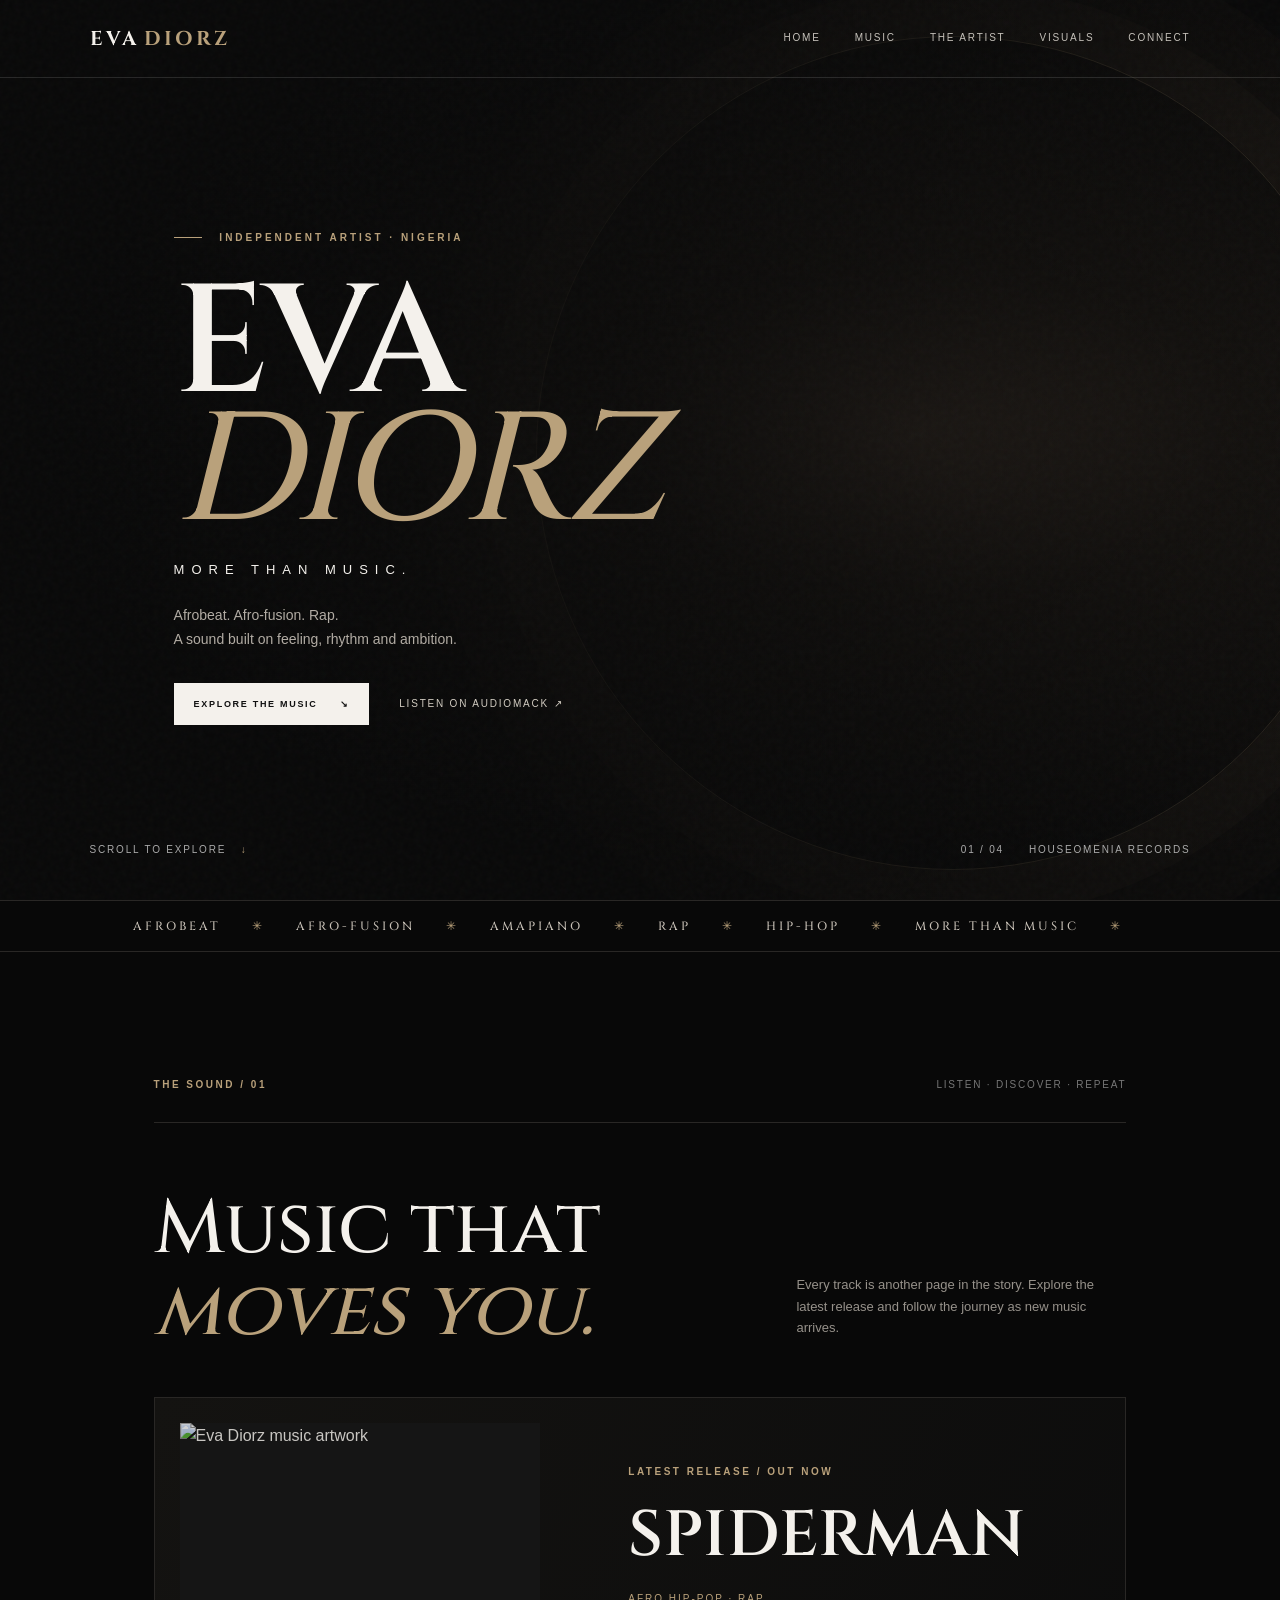
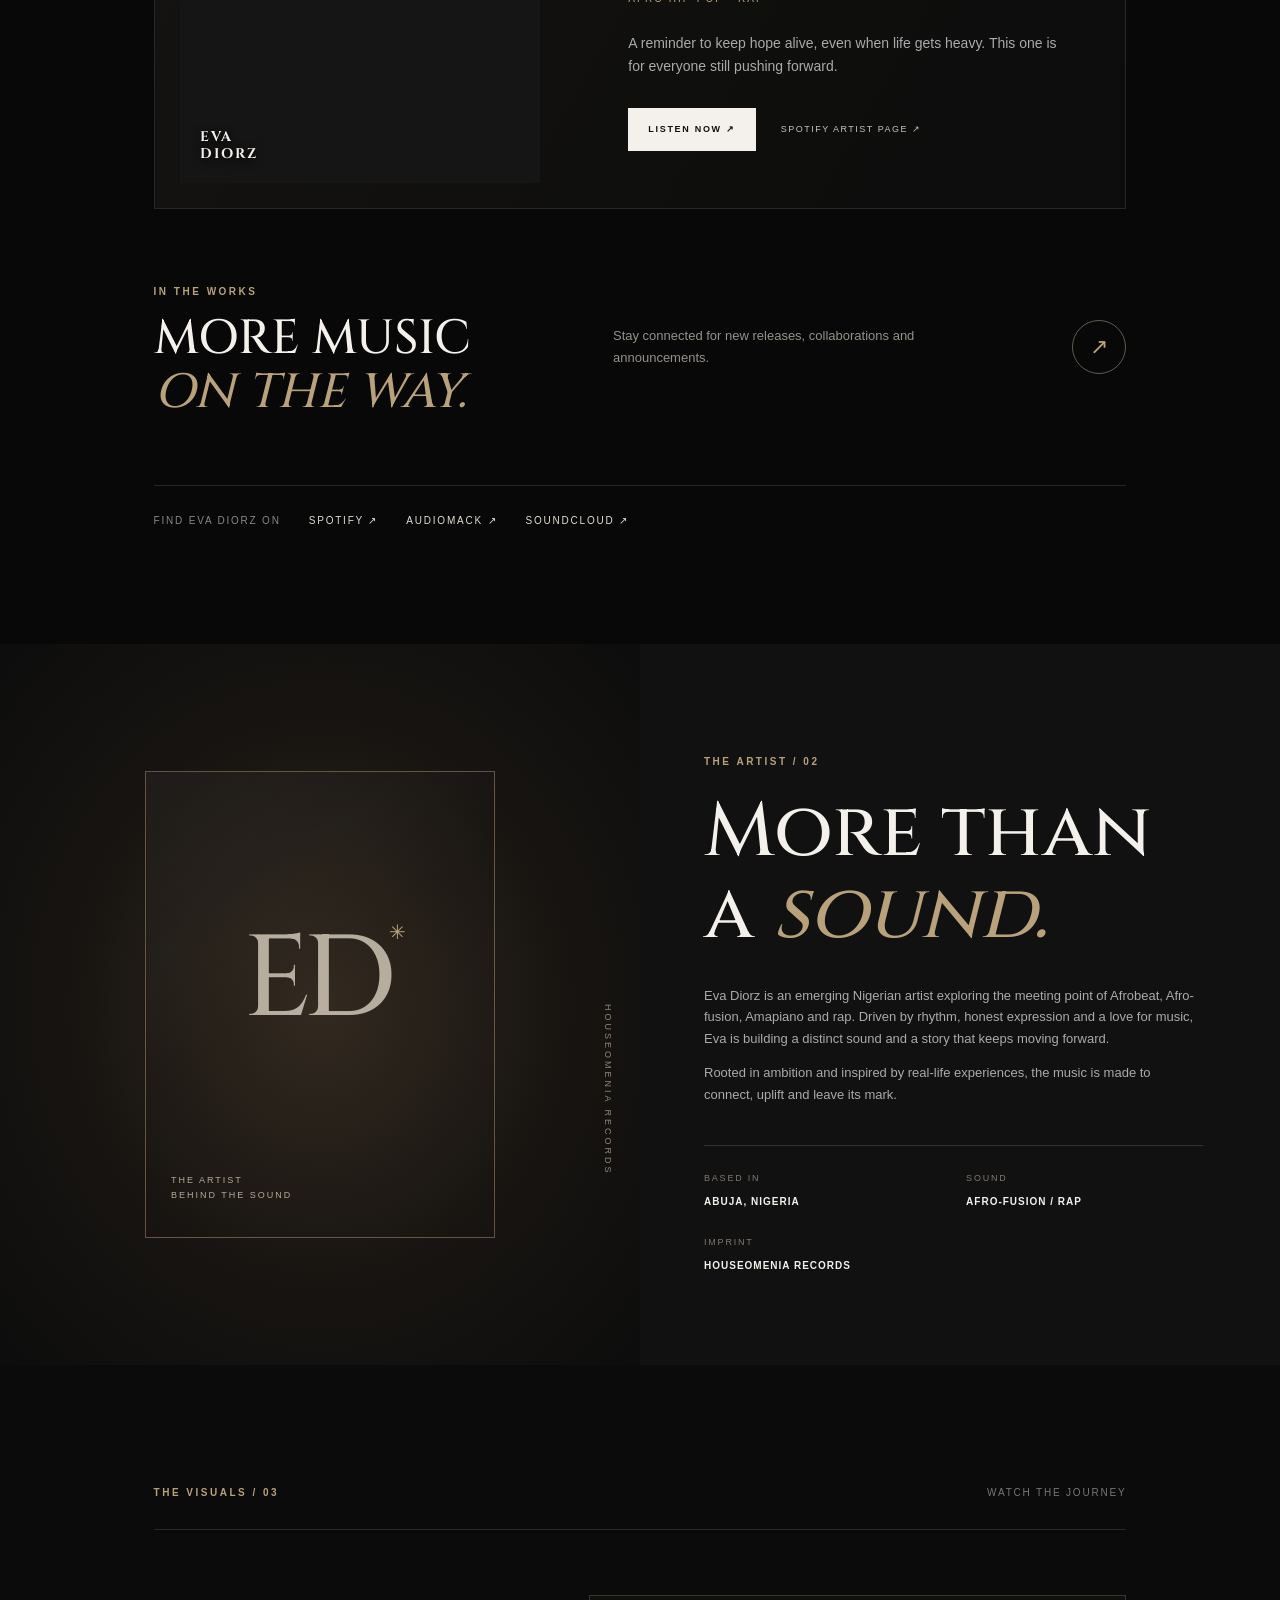
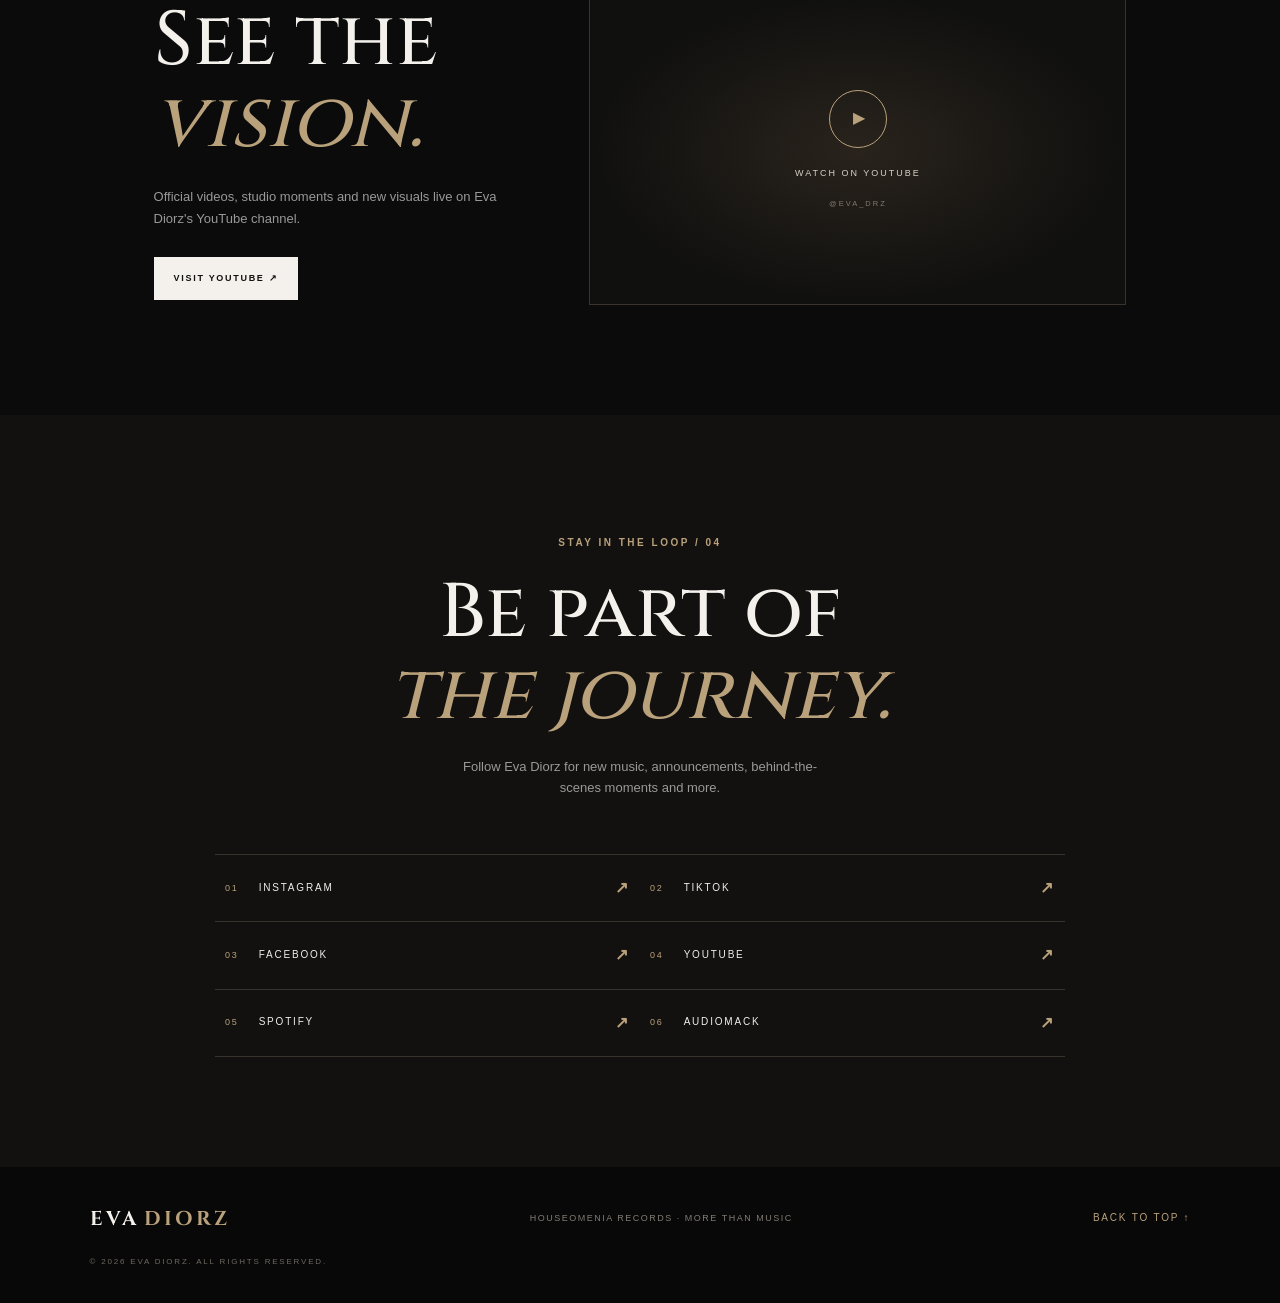
==== commit a553de9c: "Connect homepage to editable artist content" ====
--- a/index.html
+++ b/index.html
@@ -28,9 +28,9 @@
       <div class="hero-grain"></div><div class="hero-orbit orbit-one"></div><div class="hero-orbit orbit-two"></div>
       <div class="hero-content">
         <p class="overline"><span></span> INDEPENDENT ARTIST · NIGERIA</p>
-        <h1>EVA<br><em>DIORZ</em></h1>
-        <p class="hero-tagline">MORE THAN MUSIC.</p>
-        <p class="hero-copy">Afrobeat. Afro-fusion. Rap.<br>A sound built on feeling, rhythm and ambition.</p>
+        <h1 data-content="artist_name">EVA<br><em>DIORZ</em></h1>
+        <p class="hero-tagline" data-content="tagline">MORE THAN MUSIC.</p>
+        <p class="hero-copy" data-content="hero_intro">Afrobeat. Afro-fusion. Rap.<br>A sound built on feeling, rhythm and ambition.</p>
         <div class="hero-actions"><a class="btn btn-light" href="#music">EXPLORE THE MUSIC <span>↘</span></a><a class="text-link" href="https://audiomack.com/eva-diorz" target="_blank" rel="noopener">LISTEN ON AUDIOMACK ↗</a></div>
       </div>
       <div class="hero-index"><span>01 / 04</span><span>HOUSEOMENIA RECORDS</span></div>
@@ -43,8 +43,8 @@
       <div class="section-top"><p class="eyebrow">THE SOUND / 01</p><p class="section-note">LISTEN · DISCOVER · REPEAT</p></div>
       <div class="section-heading"><h2>Music that<br><em>moves you.</em></h2><p>Every track is another page in the story. Explore the latest release and follow the journey as new music arrives.</p></div>
       <article class="featured-release">
-        <div class="release-art"><img src="My%20Trip%20to%20Hell%3A%20Blue%20Car%20Inferno.png" alt="Eva Diorz music artwork" loading="lazy"><span class="art-stamp">EVA<br>DIORZ</span></div>
-        <div class="release-info"><p class="eyebrow">LATEST RELEASE / OUT NOW</p><h3>SPIDERMAN</h3><p class="release-genre">AFRO HIP-POP · RAP</p><p class="release-description">A reminder to keep hope alive, even when life gets heavy. This one is for everyone still pushing forward.</p><div class="release-actions"><a class="btn btn-light" href="https://audiomack.com/eva-diorz" target="_blank" rel="noopener">LISTEN NOW ↗</a><a class="under-link" href="https://open.spotify.com/artist/4hp9BxL7g04OQvRwvYBOsU" target="_blank" rel="noopener">SPOTIFY ARTIST PAGE ↗</a></div></div>
+        <div class="release-art"><img data-content-src="release_artwork" src="My%20Trip%20to%20Hell%3A%20Blue%20Car%20Inferno.png" alt="Eva Diorz music artwork" loading="lazy"><span class="art-stamp">EVA<br>DIORZ</span></div>
+        <div class="release-info"><p class="eyebrow" data-content="release_status">LATEST RELEASE / OUT NOW</p><h3 data-content="release_title">SPIDERMAN</h3><p class="release-genre" data-content="release_genre">AFRO HIP-POP · RAP</p><p class="release-description" data-content="release_description">A reminder to keep hope alive, even when life gets heavy. This one is for everyone still pushing forward.</p><div class="release-actions"><a class="btn btn-light" data-content-href="audiomack_url" href="https://audiomack.com/eva-diorz" target="_blank" rel="noopener">LISTEN NOW ↗</a><a class="under-link" data-content-href="spotify_url" href="https://open.spotify.com/artist/4hp9BxL7g04OQvRwvYBOsU" target="_blank" rel="noopener">SPOTIFY ARTIST PAGE ↗</a></div></div>
       </article>
       <div class="coming-row"><div><p class="eyebrow">IN THE WORKS</p><h3>MORE MUSIC<br><em>ON THE WAY.</em></h3></div><p>Stay connected for new releases, collaborations and announcements.</p><a href="https://www.youtube.com/@eva_drz" target="_blank" rel="noopener" class="circle-link" aria-label="Follow Eva Diorz on YouTube">↗</a></div>
       <div class="platform-strip"><span>FIND EVA DIORZ ON</span><a href="https://open.spotify.com/artist/4hp9BxL7g04OQvRwvYBOsU" target="_blank" rel="noopener">SPOTIFY ↗</a><a href="https://audiomack.com/eva-diorz" target="_blank" rel="noopener">AUDIOMACK ↗</a><a href="https://on.soundcloud.com/zXCwQQF8NXjQbHBHWx" target="_blank" rel="noopener">SOUNDCLOUD ↗</a></div>
@@ -52,7 +52,7 @@
 
     <section class="about-section" id="about">
       <div class="about-visual"><div class="portrait-frame"><div class="portrait-monogram">ED<span>✳</span></div><p>THE ARTIST<br>BEHIND THE SOUND</p></div><span class="vertical-label">HOUSEOMENIA RECORDS</span></div>
-      <div class="about-copy"><p class="eyebrow">THE ARTIST / 02</p><h2>More than<br>a <em>sound.</em></h2><p>Eva Diorz is an emerging Nigerian artist exploring the meeting point of Afrobeat, Afro-fusion, Amapiano and rap. Driven by rhythm, honest expression and a love for music, Eva is building a distinct sound and a story that keeps moving forward.</p><p>Rooted in ambition and inspired by real-life experiences, the music is made to connect, uplift and leave its mark.</p><div class="artist-details"><div><span>BASED IN</span><strong>ABUJA, NIGERIA</strong></div><div><span>SOUND</span><strong>AFRO-FUSION / RAP</strong></div><div><span>IMPRINT</span><strong>HOUSEOMENIA RECORDS</strong></div></div></div>
+      <div class="about-copy"><p class="eyebrow">THE ARTIST / 02</p><h2>More than<br>a <em>sound.</em></h2><p data-content="artist_bio_1">Eva Diorz is an emerging Nigerian artist exploring the meeting point of Afrobeat, Afro-fusion, Amapiano and rap. Driven by rhythm, honest expression and a love for music, Eva is building a distinct sound and a story that keeps moving forward.</p><p data-content="artist_bio_2">Rooted in ambition and inspired by real-life experiences, the music is made to connect, uplift and leave its mark.</p><div class="artist-details"><div><span>BASED IN</span><strong data-content="location">ABUJA, NIGERIA</strong></div><div><span>SOUND</span><strong data-content="sound">AFRO-FUSION / RAP</strong></div><div><span>IMPRINT</span><strong data-content="imprint">HOUSEOMENIA RECORDS</strong></div></div></div>
     </section>
 
     <section class="visuals-section" id="visuals"><div class="section-top"><p class="eyebrow">THE VISUALS / 03</p><p class="section-note">WATCH THE JOURNEY</p></div><div class="visuals-content"><div><h2>See the<br><em>vision.</em></h2><p>Official videos, studio moments and new visuals live on Eva Diorz's YouTube channel.</p><a class="btn btn-light" href="https://www.youtube.com/@eva_drz" target="_blank" rel="noopener">VISIT YOUTUBE ↗</a></div><a class="video-panel" href="https://www.youtube.com/@eva_drz" target="_blank" rel="noopener"><span class="play-icon">▶</span><span>WATCH ON YOUTUBE</span><small>@EVA_DRZ</small></a></div></section>
--- a/style.css
+++ b/style.css
@@ -1 +1 @@
-*{box-sizing:border-box}html{scroll-behavior:smooth}body{margin:0;background:#090909;color:#f4f4f4;font-family:Montserrat,Arial,sans-serif;line-height:1.6}.nav{position:fixed;top:0;left:0;right:0;z-index:20;display:flex;align-items:center;justify-content:space-between;padding:18px 6%;background:rgba(9,9,9,.86);backdrop-filter:blur(12px);border-bottom:1px solid #222}.brand{color:#fff;text-decoration:none;font-family:Cinzel,serif;font-weight:700;letter-spacing:2px}.brand span{opacity:.65}.nav-actions{display:flex;align-items:center;gap:12px}.search-toggle,.menu{background:none;border:0;color:#fff;cursor:pointer}.search-toggle{font-size:28px;line-height:1}.menu{display:none;font-size:25px}.nav nav{display:flex;gap:28px}.nav nav a{color:#ddd;text-decoration:none;font-size:12px;letter-spacing:1.5px;text-transform:uppercase}.nav nav a:hover{color:#b23a3a}.search-panel{position:fixed;top:72px;left:0;right:0;z-index:19;background:rgba(9,9,9,.97);border-bottom:1px solid #292929;padding:18px 6%;transform:translateY(-130%);transition:transform .25s ease}.search-panel.open{transform:translateY(0)}.search-panel form{display:flex;max-width:850px;margin:auto;gap:10px}.search-panel input{flex:1;background:#111;border:1px solid #333;color:#fff;padding:14px 16px;outline:none;font-family:Montserrat}.search-panel button{background:#eee;color:#090909;border:0;padding:0 20px;font-size:10px;font-weight:700;letter-spacing:1.5px}.search-panel p{max-width:850px;margin:10px auto 0;color:#888;font-size:11px}.search-highlight{outline:1px solid #9b4545;box-shadow:0 0 30px rgba(155,69,69,.12)}.hero{min-height:100vh;display:grid;place-items:center;position:relative;background:radial-gradient(circle at 70% 45%,#241313 0,#0c0c0c 45%,#050505 100%);overflow:hidden}.hero:after{content:"";position:absolute;inset:12%;border:1px solid rgba(255,255,255,.08);transform:skewY(-2deg)}.hero-content{position:relative;z-index:2;text-align:center;padding:110px 20px 70px}.eyebrow{font-size:11px;letter-spacing:4px;color:#b85b5b;font-weight:700}.hero h1{font-family:Cinzel,serif;font-size:clamp(55px,12vw,145px);line-height:.95;margin:18px 0;letter-spacing:4px}.tagline{font-size:clamp(16px,2vw,25px);letter-spacing:8px;margin:15px 0}.genres{font-size:11px;letter-spacing:2px;color:#aaa}.intro{color:#ccc;margin:30px 0}.button{display:inline-block;color:#fff;border:1px solid #555;text-decoration:none;padding:13px 25px;font-size:11px;letter-spacing:2px}.button:hover{background:#fff;color:#080808}.release-banner{padding:75px 8%;text-align:center;border-top:1px solid #1d1d1d;border-bottom:1px solid #1d1d1d;background:linear-gradient(180deg,#111,#090909)}.release-banner h2{font-family:Cinzel,serif;font-size:clamp(32px,6vw,70px);margin:5px 0}.release-banner>p:not(.eyebrow){color:#aaa}.release-banner strong{color:#fff}.countdown{display:flex;justify-content:center;gap:14px;margin-top:30px;flex-wrap:wrap}.countdown div{min-width:100px;padding:16px;border:1px solid #292929;background:#0e0e0e}.countdown strong{display:block;font-size:28px;font-family:Cinzel,serif}.countdown span{display:block;color:#777;font-size:9px;letter-spacing:2px}.section{padding:110px 8%;border-top:1px solid #1d1d1d}.section-head{text-align:center;max-width:760px;margin:0 auto 55px}.section h2{font-family:Cinzel,serif;font-size:clamp(32px,5vw,64px);margin:8px 0}.section-head p:not(.eyebrow){color:#999}.music-grid{display:grid;grid-template-columns:repeat(2,1fr);gap:20px;max-width:1000px;margin:auto}.music-card{position:relative;padding:45px;background:#101010;border:1px solid #252525;min-height:230px}.music-card .number{font-size:12px;color:#9d3b3b}.music-card h3{font-family:Cinzel,serif;font-size:28px;margin:35px 0 5px}.music-card p{color:#999}.music-card span{font-size:10px;letter-spacing:2px;color:#b85b5b}.platforms{max-width:1000px;margin:65px auto 0;text-align:center;padding:35px 20px;border:1px solid #222;background:#0d0d0d}.platforms h3{font-family:Cinzel,serif;font-size:25px;margin:8px 0 25px}.platform-links{display:flex;justify-content:center;flex-wrap:wrap;gap:12px}.platform-links a,.platform-coming{color:#ddd;text-decoration:none;border:1px solid #292929;padding:12px 18px;font-size:10px;letter-spacing:1.3px}.platform-links a:hover{border-color:#8b4040}.platform-coming{color:#777}.artwork{max-width:650px;margin:65px auto 0}.artwork img{width:100%;display:block;border:1px solid #292929}.about{display:grid;grid-template-columns:.8fr 1.2fr;gap:80px;max-width:1250px;margin:auto}.artist-profile{display:grid;grid-template-columns:180px 1fr;gap:28px;align-items:center}.profile-photo-placeholder{width:180px;height:220px;border:1px solid #292929;background:linear-gradient(145deg,#161616,#080808);display:grid;place-items:center;color:#777;font-family:Cinzel,serif;letter-spacing:2px;font-size:12px}.artist-profile p{color:#bbb;font-size:16px}.facts{display:grid;grid-template-columns:1fr 1fr;gap:22px;margin-top:35px}.facts div{border-top:1px solid #2a2a2a;padding-top:12px}.facts small{display:block;color:#777;letter-spacing:2px;font-size:9px}.facts strong{display:block;margin-top:5px}.video-placeholder{max-width:900px;margin:auto;min-height:280px;display:grid;place-items:center;border:1px dashed #333;color:#666;letter-spacing:3px;font-size:11px}.booking-email{display:inline-block;color:#fff;text-decoration:none;font-size:clamp(18px,3vw,28px);margin-top:8px;border-bottom:1px solid #7a3030}.socials{display:flex;flex-wrap:wrap;justify-content:center;gap:12px;max-width:850px;margin:auto}.socials a{color:#ddd;text-decoration:none;border:1px solid #292929;padding:12px 20px;font-size:11px;letter-spacing:1.5px}.socials a:hover{border-color:#8b4040;color:#fff}footer{padding:35px 8%;border-top:1px solid #222;display:flex;justify-content:space-between;gap:20px;color:#777;font-size:10px;letter-spacing:2px}footer div{color:#eee;font-family:Cinzel,serif}@media(max-width:720px){.nav{padding:16px 5%}.menu{display:block}.nav nav{display:none;position:absolute;top:65px;left:0;right:0;background:#090909;padding:20px 5%;flex-direction:column;gap:18px;border-bottom:1px solid #222}.nav nav.open{display:flex}.hero h1{letter-spacing:1px}.genres{line-height:2}.section{padding:80px 6%}.music-grid,.about{grid-template-columns:1fr}.about{gap:35px}.facts{grid-template-columns:1fr}.music-card{padding:32px}.artwork{margin-top:45px}.artist-profile{grid-template-columns:1fr}.profile-photo-placeholder{width:150px;height:190px}.countdown div{min-width:72px}.countdown strong{font-size:22px}footer{flex-direction:column}.search-panel form{flex-direction:column}.search-panel button{padding:13px}.search-panel{top:65px}}
+:root{--bg:#080808;--panel:#101010;--ink:#f4f1ec;--muted:#96918a;--line:#292725;--accent:#b9a17b}*{box-sizing:border-box}html{scroll-behavior:smooth;scroll-padding-top:82px}body{margin:0;background:var(--bg);color:var(--ink);font-family:"DM Sans",Arial,sans-serif;line-height:1.65}a{color:inherit}.site-header{height:78px;padding:0 7%;display:flex;align-items:center;justify-content:space-between;position:absolute;z-index:10;top:0;left:0;right:0;border-bottom:1px solid rgba(255,255,255,.12)}.wordmark{font:700 20px Cinzel,serif;letter-spacing:3px;text-decoration:none}.wordmark span{color:var(--accent);margin-left:5px}.main-nav{display:flex;gap:34px}.main-nav a,.text-link,.section-note,.eyebrow,.hero-index,.scroll-cue,.platform-strip,.artist-details span,.social-grid a,.back-top,footer small{font-size:10px;letter-spacing:1.8px;text-decoration:none}.main-nav a{color:#c4c0b9;text-transform:uppercase}.main-nav a:hover,.text-link:hover,.platform-strip a:hover{color:var(--accent)}.menu-toggle{display:none;background:none;border:0;color:white;font-size:25px}.hero{min-height:760px;height:100svh;max-height:1050px;position:relative;display:flex;align-items:center;overflow:hidden;background:radial-gradient(ellipse at 72% 48%,#29221c 0,#15120f 25%,#080808 68%)}.hero:before{content:"";position:absolute;width:65vw;height:65vw;max-width:850px;max-height:850px;border:1px solid rgba(185,161,123,.2);border-radius:50%;right:-7%;top:4%;box-shadow:0 0 0 50px rgba(185,161,123,.025),0 0 0 110px rgba(185,161,123,.018)}.hero:after{content:"";position:absolute;inset:0;background:linear-gradient(90deg,rgba(8,8,8,.98) 0%,rgba(8,8,8,.72) 48%,rgba(8,8,8,.2) 100%)}.hero-grain{position:absolute;inset:0;opacity:.13;background-image:url("data:image/svg+xml,%3Csvg viewBox='0 0 180 180' xmlns='http://www.w3.org/2000/svg'%3E%3Cfilter id='n'%3E%3CfeTurbulence type='fractalNoise' baseFrequency='.9' numOctaves='3' stitchTiles='stitch'/%3E%3C/filter%3E%3Crect width='100%25' height='100%25' filter='url(%23n)' opacity='.22'/%3E%3C/svg%3E");z-index:1}.hero-content{position:relative;z-index:2;margin-left:12%;padding:125px 20px 80px}.overline,.eyebrow{color:var(--accent);font-weight:700}.overline{font-size:10px;letter-spacing:3px}.overline span{display:inline-block;width:28px;height:1px;background:var(--accent);vertical-align:middle;margin-right:12px}.hero h1{font:600 clamp(76px,12vw,158px)/.83 Cinzel,serif;letter-spacing:-5px;margin:35px 0 23px}.hero h1 em,.section-heading em,.about-copy h2 em,.coming-row h3 em,.visuals-content h2 em,.connect-section h2 em{font-weight:500;color:var(--accent)}.hero-tagline{font-size:13px;letter-spacing:7px}.hero-copy{color:#b2aca4;font-size:14px;margin:24px 0 32px}.hero-actions{display:flex;align-items:center;gap:30px;flex-wrap:wrap}.btn{display:inline-flex;align-items:center;gap:22px;padding:14px 20px;text-decoration:none;font-size:9px;letter-spacing:1.7px;font-weight:700}.btn-light{background:var(--ink);color:#111}.btn-light:hover{background:var(--accent)}.text-link{color:#d1cbc1}.hero-index{position:absolute;z-index:2;right:7%;bottom:42px;color:#aaa;display:flex;gap:25px}.scroll-cue{position:absolute;z-index:2;bottom:42px;left:7%;color:#aaa}.scroll-cue span{color:var(--accent);margin-left:10px}.ticker{overflow:hidden;border-top:1px solid var(--line);border-bottom:1px solid var(--line);padding:17px 0;white-space:nowrap}.ticker div{text-align:center;font:500 12px Cinzel,serif;letter-spacing:3px;color:#c8c1b7}.ticker i{color:var(--accent);font-style:normal;margin:0 25px}.section{padding:115px 12%}.section-top{display:flex;justify-content:space-between;align-items:center;border-bottom:1px solid var(--line);padding-bottom:18px}.eyebrow{font-size:10px;letter-spacing:2.5px}.section-note{color:#777}.section-heading{display:flex;justify-content:space-between;align-items:end;gap:35px;margin:65px 0 45px}.section-heading h2,.about-copy h2,.visuals-content h2,.connect-section h2{font:500 clamp(43px,6vw,76px)/1.08 Cinzel,serif;margin:0}.section-heading>p{max-width:330px;color:var(--muted);font-size:13px}.featured-release{display:grid;grid-template-columns:minmax(260px,.85fr) 1.15fr;gap:8%;align-items:center;padding:25px;border:1px solid var(--line);background:linear-gradient(120deg,#141311,#0c0c0c)}.release-art{position:relative;aspect-ratio:1/1;overflow:hidden;background:#151515}.release-art img{width:100%;height:100%;object-fit:cover;display:block;filter:brightness(.82)}.art-stamp{position:absolute;left:20px;bottom:20px;font:700 14px/1.2 Cinzel,serif;letter-spacing:2px;text-shadow:0 2px 8px #000}.release-info{padding:30px 15px}.release-info h3{font:600 clamp(38px,5vw,66px) Cinzel,serif;margin:12px 0}.release-genre{color:var(--accent);font-size:10px;letter-spacing:2px}.release-description{max-width:430px;color:#aaa;font-size:14px;margin:25px 0 30px}.release-actions{display:flex;align-items:center;gap:25px;flex-wrap:wrap}.under-link{font-size:9px;letter-spacing:1.5px;text-decoration:none;color:#c9c2b8}.coming-row{display:grid;grid-template-columns:1fr 1fr auto;align-items:center;gap:30px;padding:65px 0;border-bottom:1px solid var(--line)}.coming-row h3{font:500 clamp(28px,4vw,48px)/1.12 Cinzel,serif;margin:12px 0 0}.coming-row>p{max-width:320px;color:var(--muted);font-size:13px}.circle-link{width:54px;height:54px;border:1px solid #635b50;border-radius:50%;display:grid;place-items:center;text-decoration:none;color:var(--accent);font-size:22px}.platform-strip{display:flex;align-items:center;gap:28px;flex-wrap:wrap;padding-top:27px;color:#888}.platform-strip a{color:#e2ddd5;text-decoration:none}.about-section{display:grid;grid-template-columns:1fr 1fr;min-height:660px;background:#111}.about-visual{position:relative;display:grid;place-items:center;min-height:540px;background:radial-gradient(ellipse at center,#332a20,#171411 55%,#0d0d0d)}.portrait-frame{width:min(60%,350px);aspect-ratio:3/4;border:1px solid rgba(185,161,123,.45);display:flex;flex-direction:column;justify-content:space-between;padding:25px;background:linear-gradient(145deg,rgba(255,255,255,.04),transparent 45%)}.portrait-monogram{font:500 clamp(65px,9vw,120px)/1 Cinzel,serif;color:rgba(237,226,208,.72);letter-spacing:-8px;align-self:center;margin:auto}.portrait-monogram span{font-size:20px;color:var(--accent);vertical-align:top}.portrait-frame p{font-size:9px;letter-spacing:2px;color:#b5a996}.vertical-label{position:absolute;right:25px;top:50%;writing-mode:vertical-rl;font-size:9px;letter-spacing:3px;color:#938574}.about-copy{padding:100px 12% 90px 10%;align-self:center}.about-copy h2{margin:20px 0 30px}.about-copy>p:not(.eyebrow){font-size:13px;color:#aaa;max-width:520px}.artist-details{display:grid;grid-template-columns:1fr 1fr;gap:25px;margin-top:40px;padding-top:25px;border-top:1px solid #333}.artist-details span{display:block;color:#81796e;font-size:9px}.artist-details strong{display:block;font-size:10px;letter-spacing:1px;margin-top:8px}.visuals-section{padding:110px 12%;background:#0b0b0b}.visuals-content{display:grid;grid-template-columns:.8fr 1.2fr;gap:8%;align-items:center;padding-top:65px}.visuals-content h2{margin-bottom:22px}.visuals-content>div>p,.connect-section>p:not(.eyebrow){max-width:360px;color:#999;font-size:13px;margin-bottom:28px}.video-panel{min-height:310px;display:flex;flex-direction:column;align-items:center;justify-content:center;gap:18px;text-decoration:none;border:1px solid #3a342c;background:radial-gradient(ellipse at center,#29231c,#10100f 70%);color:#d9d1c5;letter-spacing:2px;font-size:9px}.play-icon{width:58px;height:58px;border:1px solid var(--accent);border-radius:50%;display:grid;place-items:center;color:var(--accent);padding-left:4px;font-size:16px}.video-panel small{color:#81796e}.connect-section{padding:110px 12%;background:#13110f;text-align:center}.connect-section h2{margin:20px 0}.connect-section>p:not(.eyebrow){margin:0 auto 40px}.social-grid{display:grid;grid-template-columns:1fr 1fr;max-width:850px;margin:55px auto 0;text-align:left;border-top:1px solid #38332d}.social-grid a{display:flex;align-items:center;gap:20px;padding:20px 10px;border-bottom:1px solid #38332d;color:#eee}.social-grid a span{color:var(--accent);font-size:9px}.social-grid a b{margin-left:auto;color:var(--accent);font-size:16px}.social-grid a:hover{background:rgba(255,255,255,.025)}footer{padding:35px 7%;display:flex;align-items:center;justify-content:space-between;gap:20px;flex-wrap:wrap}footer p{font-size:9px;letter-spacing:1.5px;color:#827c73}footer small{width:100%;color:#6e6962;font-size:8px}.back-top{color:#b9a17b}@media(max-width:760px){.site-header{height:68px;padding:0 6%}.menu-toggle{display:block}.main-nav{display:none;position:absolute;top:68px;left:0;right:0;background:#0c0c0c;padding:22px 7%;flex-direction:column;gap:20px;border-bottom:1px solid var(--line)}.main-nav.open{display:flex}.hero{min-height:690px}.hero-content{margin-left:5%;padding-top:100px}.hero h1{font-size:clamp(70px,17vw,120px)}.hero-index{bottom:25px;right:6%;font-size:8px}.scroll-cue{bottom:25px;left:6%;font-size:8px}.hero-index span:first-child{display:none}.section,.visuals-section,.connect-section{padding:78px 7%}.section-heading{display:block;margin:45px 0 30px}.section-heading>p{margin-top:22px}.featured-release{grid-template-columns:1fr;padding:14px;gap:15px}.release-art{max-height:430px}.release-info{padding:20px 10px 25px}.coming-row{grid-template-columns:1fr auto;gap:12px;padding:45px 0}.coming-row>p{grid-column:1/2}.circle-link{grid-column:2;grid-row:1/3}.platform-strip{gap:17px}.about-section{grid-template-columns:1fr}.about-visual{min-height:440px}.about-copy{padding:75px 7%}.visuals-content{grid-template-columns:1fr;gap:35px;padding-top:45px}.video-panel{min-height:230px}.social-grid{grid-template-columns:1fr}.section-top{gap:10px}.section-note{font-size:8px;text-align:right}footer{padding:30px 7%}footer p{order:3;width:100%}}@media(prefers-reduced-motion:reduce){html{scroll-behavior:auto}*,*:before,*:after{animation-duration:.01ms!important;transition-duration:.01ms!important}}
